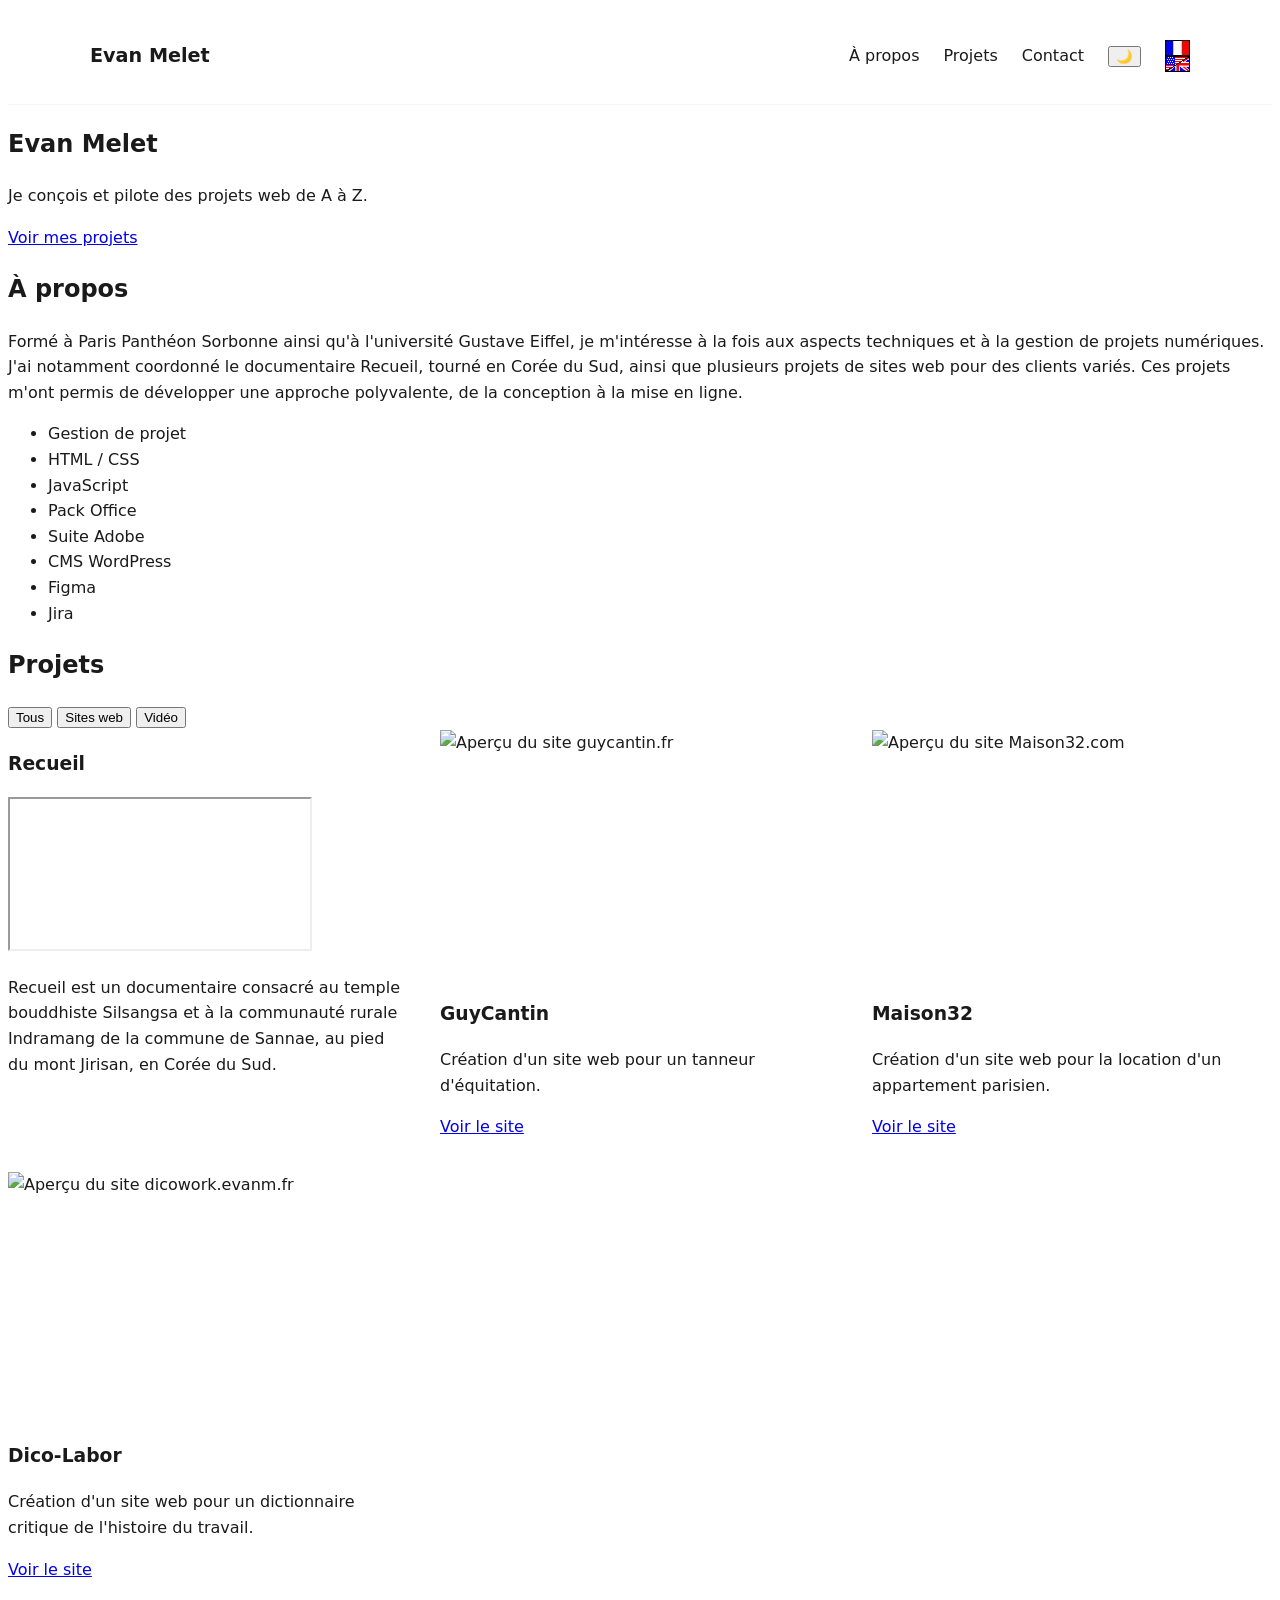
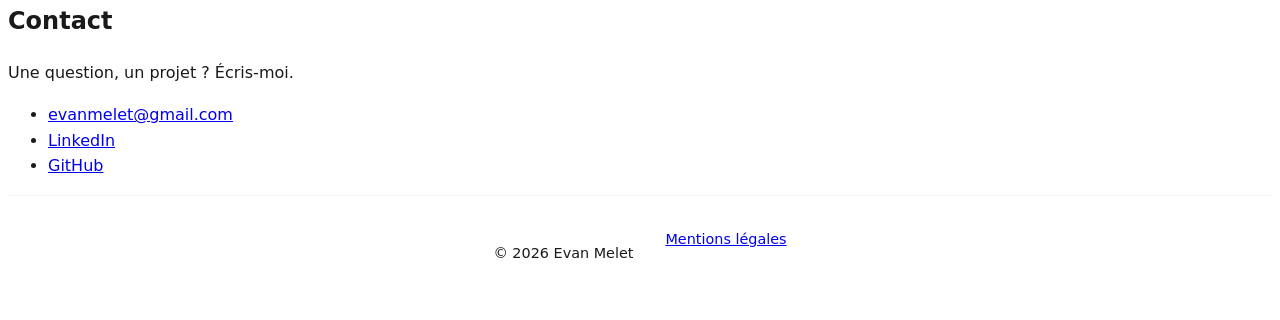
==== index.html @ 83e93a6e "Correction du commentaire du bouton burger pour respecter la syntaxe HTML" ====
<!DOCTYPE html>
<html lang="fr" data-theme="clair">
<head>
  <meta charset="UTF-8">
  <meta name="viewport" content="width=device-width, initial-scale=1.0">
  <meta name="description" content="Portfolio de Evan Melet, chargé de projet web.">
  <title>Evan Melet — Chargé de projet web</title>
  <link rel="icon" href="img/favicon.svg" type="image/svg+xml">
  <link rel="stylesheet" href="css/style.css">
  <script src="js/script.js" defer></script>
</head>
<body>
  <a href="#contenu" class="skip-link" data-i18n="skip-link">Aller au contenu</a>

  <header class="entete">
    <nav class="nav" aria-label="Navigation principale">
      <a href="#accueil" class="logo">Evan Melet</a>
       <!-- bouton burger : https://claude.ai/share/a9cb5c3b-87aa-4157-8c7b-84566d7eaae1 -->
      <button class="burger" aria-label="Ouvrir le menu" aria-expanded="false" aria-controls="menu">
        <span></span><span></span><span></span>
      </button>

      <ul id="menu" class="menu">
        <li><a href="#a-propos" data-i18n="nav-apropos">À propos</a></li>
        <li><a href="#projets" data-i18n="nav-projets">Projets</a></li>
        <li><a href="#contact" data-i18n="nav-contact">Contact</a></li>
        <li>
          <button class="theme-toggle" aria-label="Changer de thème">🌙</button>
        </li>
        <li class="langue-toggle">
             <img src="img/LangFrench.jpg" class="language" alt="Français" data-language="1">
            <img src="img/LangEnglish.jpg" class="language" alt="English" data-language="0">
        </li>
      </ul>
    </nav>
  </header>

  <main id="contenu">
    <!-- HERO -->
    <section id="accueil" class="hero">
      <h1 id="titre_page" data-i18n="titre_page">Evan Melet</h1>
      <p id="presentation" class="accroche" data-i18n="presentation">Je conçois et pilote des projets web de A à Z.</p>
      <a href="#projets" class="bouton" data-i18n="btn-projets">Voir mes projets</a>
    </section>

    <!-- À PROPOS -->
    <section id="a-propos">
      <h2 data-i18n="titre-apropos">À propos</h2>
      <p id="texte_presentation" data-i18n="texte_presentation">Formé à Paris Panthéon Sorbonne ainsi qu'à l'université Gustave Eiffel, je m'intéresse à la fois aux aspects techniques et à la gestion de projets numériques. J'ai notamment coordonné le documentaire Recueil, tourné en Corée du Sud, ainsi que plusieurs projets de sites web pour des clients variés. Ces projets m'ont permis de développer une approche polyvalente, de la conception à la mise en ligne.</p>
      <ul class="competences">
        <li>Gestion de projet</li>
        <li>HTML / CSS</li>
        <li>JavaScript</li>
        <li>Pack Office</li>
        <li>Suite Adobe</li>
        <li>CMS WordPress</li>
        <li>Figma</li>
        <li>Jira</li>
      </ul>
    </section>

    <!-- PROJETS -->
    <section id="projets">
      <h2 data-i18n="titre-projets">Projets</h2>

      <div class="filtres" role="group" aria-label="Filtrer les projets">
        <button class="filtre actif" data-filtre="tous" data-i18n="filtre-tous">Tous</button>
        <button class="filtre" data-filtre="web" data-i18n="filtre-web">Sites web</button>
        <button class="filtre" data-filtre="video" data-i18n="filtre-video">Vidéo</button>
      </div>

      <div class="grille-projets">
        <article class="projet" data-categorie="video">
          <h3>Recueil</h3>
          <div class="video-conteneur">
            <iframe
              src="https://player.vimeo.com/video/1203201422"
              title="Documentaire : Recueil"
              loading="lazy"
              allow="autoplay; fullscreen; picture-in-picture"
              allowfullscreen></iframe>
          </div>
          <p data-i18n="desc-recueil">Recueil est un documentaire consacré au temple bouddhiste Silsangsa et à la communauté rurale Indramang de la commune de Sannae, au pied du mont Jirisan, en Corée du Sud.</p>
        </article>

        <article class="projet" data-categorie="web">
          <img src="img/Guycantin.webp" alt="Aperçu du site guycantin.fr" loading="lazy" width="400" height="250">
          <h3>GuyCantin</h3>
          <p data-i18n="desc-guycantin">Création d'un site web pour un tanneur d'équitation.</p>
          <a href="https://guycantin.fr" target="_blank" rel="noopener" data-i18n="lien-site">Voir le site</a>
        </article>

        <article class="projet" data-categorie="web">
          <img src="img/maison32.webp" alt="Aperçu du site Maison32.com" loading="lazy" width="400" height="250">
          <h3>Maison32</h3>
          <p data-i18n="desc-maison32">Création d'un site web pour la location d'un appartement parisien.</p>
          <a href="https://maison32.com" target="_blank" rel="noopener" data-i18n="lien-site">Voir le site</a>
        </article>

        <article class="projet" data-categorie="web">
          <img src="img/dicowork.webp" alt="Aperçu du site dicowork.evanm.fr" loading="lazy" width="400" height="250">
          <h3>Dico-Labor</h3>
          <p data-i18n="desc-dicowork">Création d'un site web pour un dictionnaire critique de l'histoire du travail.</p>
          <a href="https://dicowork.evanm.fr" target="_blank" rel="noopener" data-i18n="lien-site">Voir le site</a>
        </article>
      </div>
    </section>

    <!-- CONTACT -->
    <section id="contact">
      <h2 data-i18n="titre-contact">Contact</h2>
      <p data-i18n="intro-contact">Une question, un projet ? Écris-moi.</p>
      <ul class="liens-contact">
        <li><a href="mailto:evanmelet@gmail.com">evanmelet@gmail.com</a></li>
        <li><a href="https://www.linkedin.com/in/evan-melet-ba9918197/" target="_blank" rel="noopener">LinkedIn</a></li>
        <li><a href="https://github.com/evanm" target="_blank" rel="noopener">GitHub</a></li>
      </ul>
    </section>
  </main>

  <footer class="pied">
    <p>© <span id="annee"></span> Evan Melet</p>
    <a href="mentions-legales.html" data-i18n="mentions">Mentions légales</a>
  </footer>
</body>
</html>
---- css/style.css ----
/* Variables : thème clair (défaut) */
:root {
  --couleur-fond: #ffffff;
  --couleur-texte: #1a1a1a;
  --couleur-accent: #3a5bd9;
  --couleur-fond-carte: #f5f5f5;
  --espacement: 1.5rem;
  --police: system-ui, sans-serif;
}

/* Variables : thème sombre */

[data-theme="sombre"] {
  --couleur-fond: #1a1a1a;
  --couleur-texte: #f0f0f0;
  --couleur-accent: #7b9ef0;
  --couleur-fond-carte: #2a2a2a;
}

/* Lien d'évitement (accessibilité clavier) */
.skip-link {
  position: absolute;
  top: -100%;
  left: 1rem;
  background: var(--couleur-accent);
  color : #fff;
  padding: 0.5rem 1rem;
  border-radius: 0 0 4px 4px;
  text-decoration: none;
}

.skip-link:focus {
  top: 0;
}

body {
  font-family: var(--police);
  background-color: var(--couleur-fond);
  color: var(--couleur-texte);
  line-height: 1.6;
}

img {
  max-width: 100%;
  display: block;
}

/* En-tête et navigation */
.entete {
  position: sticky;
  top: 0;
  z-index: 10;
  background-color: var(--couleur-fond);
  border-bottom: 1px solid var(--couleur-fond-carte);
}

.nav {
  display: flex;
  align-items: center;
  justify-content: space-between;
  max-width: 1100px;
  margin: 0 auto;
  padding: 1rem var(--espacement);
}

.logo {
  font-weight: 700;
  font-size: 1.2rem;
  text-decoration: none;
  color: var(--couleur-texte);
}

.menu {
  display: flex;
  align-items: center;
  gap: 1.5rem;
  list-style: none;
}

.menu a {
  text-decoration: none;
  color: var(--couleur-texte);
}

.menu a:hover {
  color: var(--couleur-accent);
}

/* Bouton burger (caché sur desktop) */
.burger {
  display: none;
  flex-direction: column;
  gap: 5px;
  background: none;
  border: none;
  cursor: pointer;
  padding: 0.25rem;
}

.burger span {
  display: block;
  width: 25px;
  height: 2px;
  background-color: var(--couleur-texte);
}

/* Grille de projets */
.grille-projets {
  display: grid;
  grid-template-columns: repeat(auto-fill, minmax(300px, 1fr));
  gap: 2rem;
}

/* Pied de page */
.pied {
  text-align: center;
  padding: 2rem var(--espacement);
  border-top: 1px solid var(--couleur-fond-carte);
  font-size: 0.9rem;
  display: flex;
  justify-content: center;
  gap: 2rem;
}

/* Responsive mobile */
@media (max-width: 768px) {

  .burger {
    display: flex;
  }

  .menu {
    display: none;
    flex-direction: column;
    align-items: flex-start;
    gap: 1rem;
    position: absolute;
    top: 100%;
    left: 0;
    right: 0;
    background-color: var(--couleur-fond);
    padding: 1.5rem var(--espacement);
    border-bottom: 1px solid var(--couleur-fond-carte);
  }

  .menu.ouvert {
    display: flex;
  }

  .grille-projets {
    grid-template-columns: 1fr;
  }

  .pied {
    flex-direction: column;
    gap: 0.5rem;
  }
}
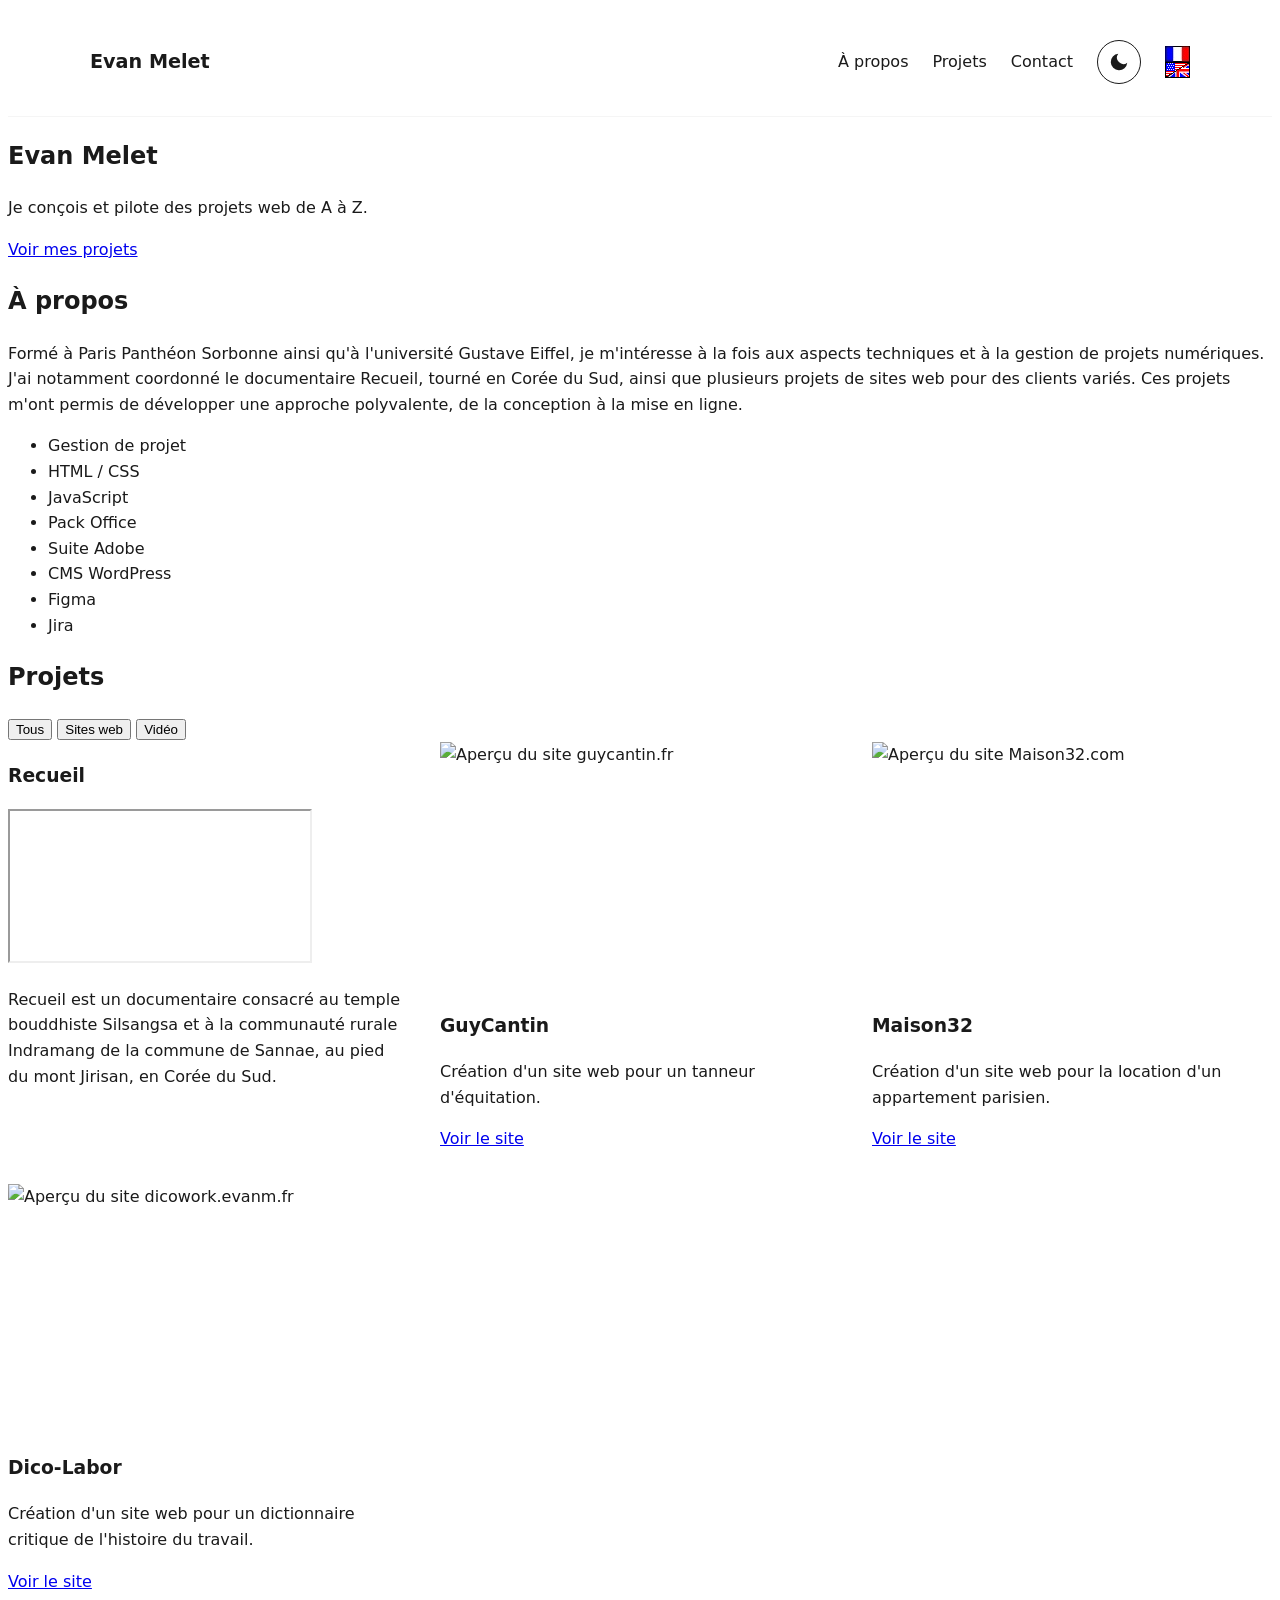
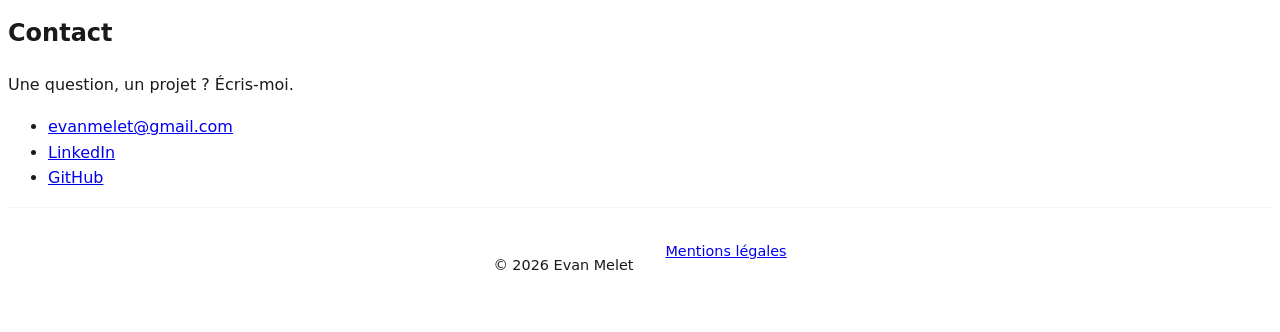
==== commit c1f3fd08: "Ajout d'un bouton de changement de thème avec des icônes pour le mode clair et sombre, et applicatio" ====
--- a/index.html
+++ b/index.html
@@ -25,7 +25,16 @@
         <li><a href="#projets" data-i18n="nav-projets">Projets</a></li>
         <li><a href="#contact" data-i18n="nav-contact">Contact</a></li>
         <li>
-          <button class="theme-toggle" aria-label="Changer de thème">🌙</button>
+        <button class="theme-toggle" aria-label="Changer de thème">
+            <svg class="moon" viewBox="0 0 24 24" fill="currentColor">
+                <path d="M21 12.79A9 9 0 1 1 11.21 3 7 7 0 0 0 21 12.79z"/>
+            </svg>
+            <svg class="sun" viewBox="0 0 24 24" fill="none" stroke="currentColor" stroke-width="2" stroke-linecap="round">
+                <circle cx="12" cy="12" r="4"/>
+                <path d="M12 2v2M12 20v2M4.93 4.93l1.41 1.41M17.66 17.66l1.41 1.41M2 12h2M20 12h2M6.34 17.66l-1.41 1.41M19.07 4.93l-1.41 1.41"/>
+            </svg>
+        </button>
+
         </li>
         <li class="langue-toggle">
              <img src="img/LangFrench.jpg" class="language" alt="Français" data-language="1">
--- a/css/style.css
+++ b/css/style.css
@@ -34,6 +34,7 @@
 }
 
 body {
+  transition: background-color 0.3s ease, color 0.3s ease;
   font-family: var(--police);
   background-color: var(--couleur-fond);
   color: var(--couleur-texte);
@@ -85,6 +86,30 @@
 .menu a:hover {
   color: var(--couleur-accent);
 }
+
+/* Bouton thème */
+.theme-toggle {
+  width: 44px;
+  height: 44px;
+  display: grid;
+  place-items: center;
+  background: none;
+  border: 1px solid var(--couleur-texte);
+  border-radius: 50%;
+  cursor: pointer;
+  color: var(--couleur-texte);
+  transition: transform 0.2s ease;
+}
+
+.theme-toggle:hover { transform: scale(1.1); }
+.theme-toggle svg { width: 22px; height: 22px; }
+
+/* Afficher lune en clair, soleil en sombre */
+.theme-toggle .sun { display: none; }
+.theme-toggle .moon { display: block; }
+[data-theme="sombre"] .theme-toggle .sun { display: block; }
+[data-theme="sombre"] .theme-toggle .moon { display: none; }
+
 
 /* Bouton burger (caché sur desktop) */
 .burger {
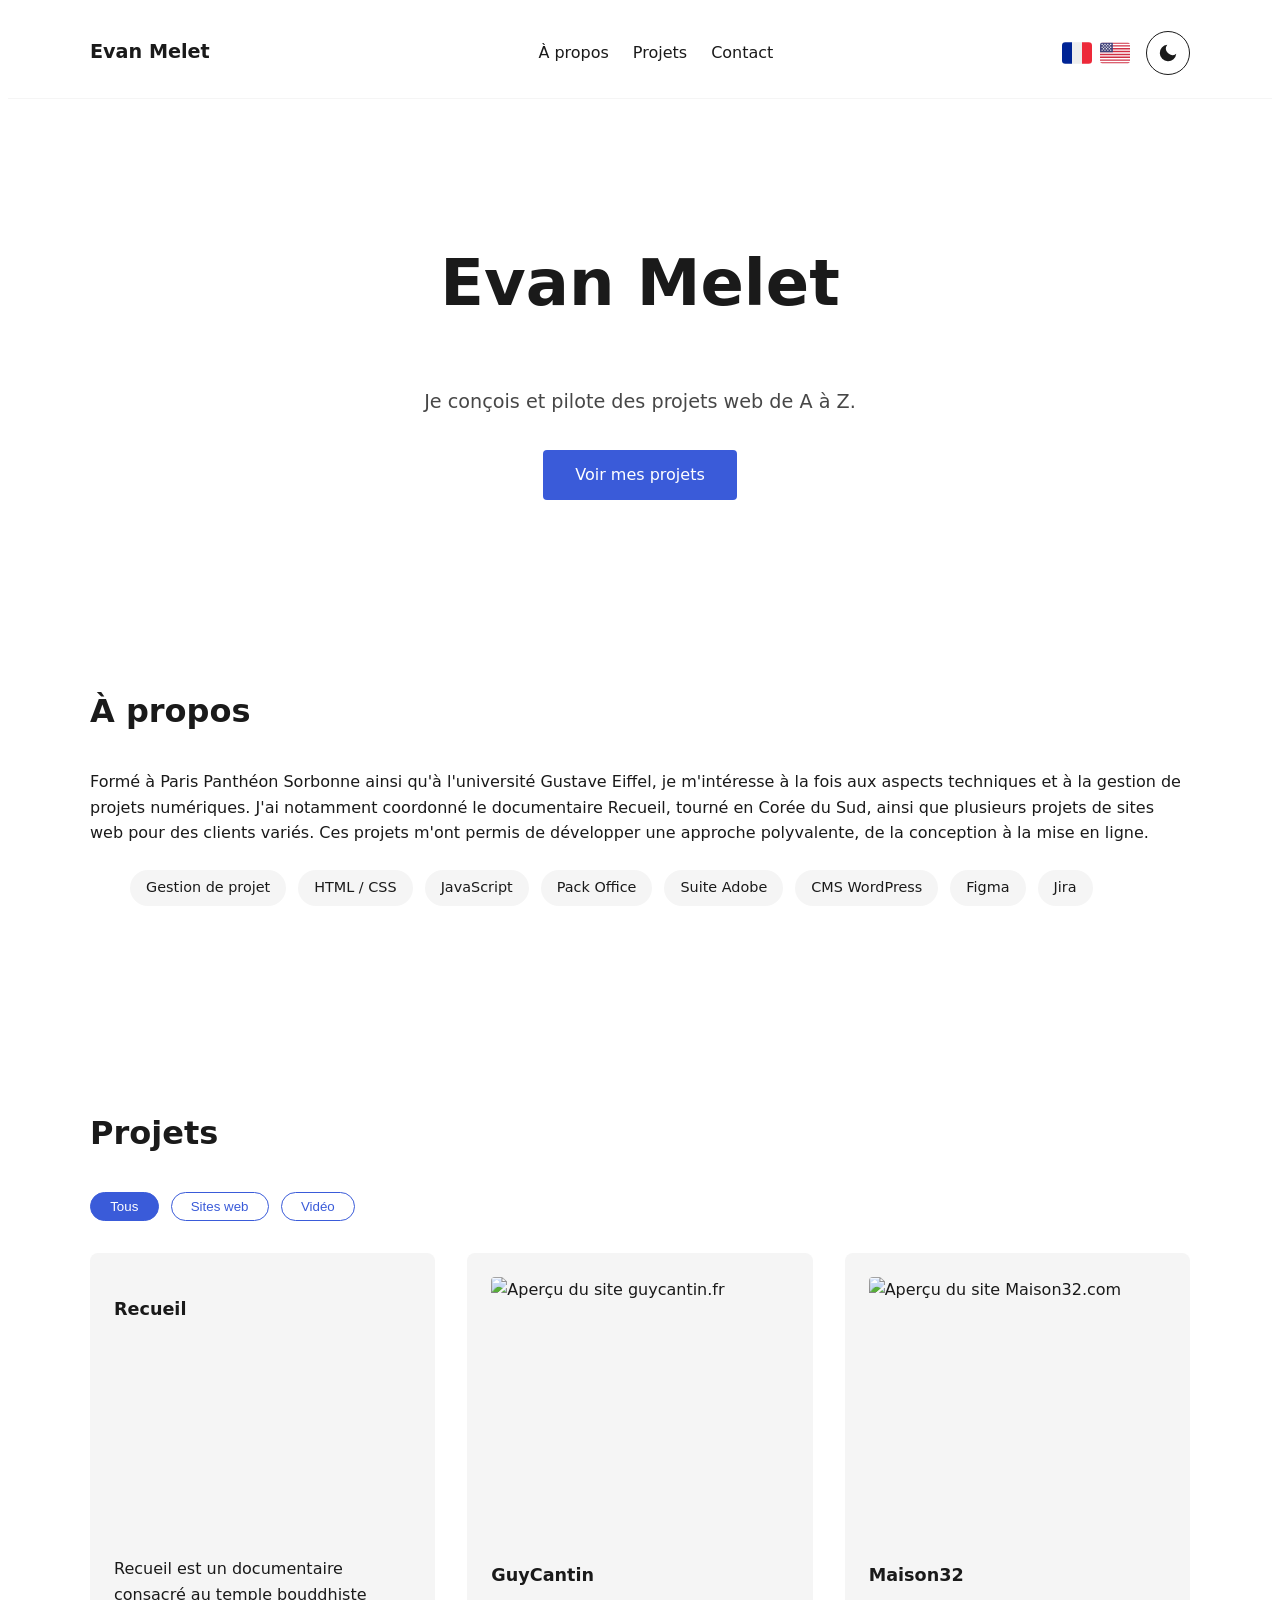
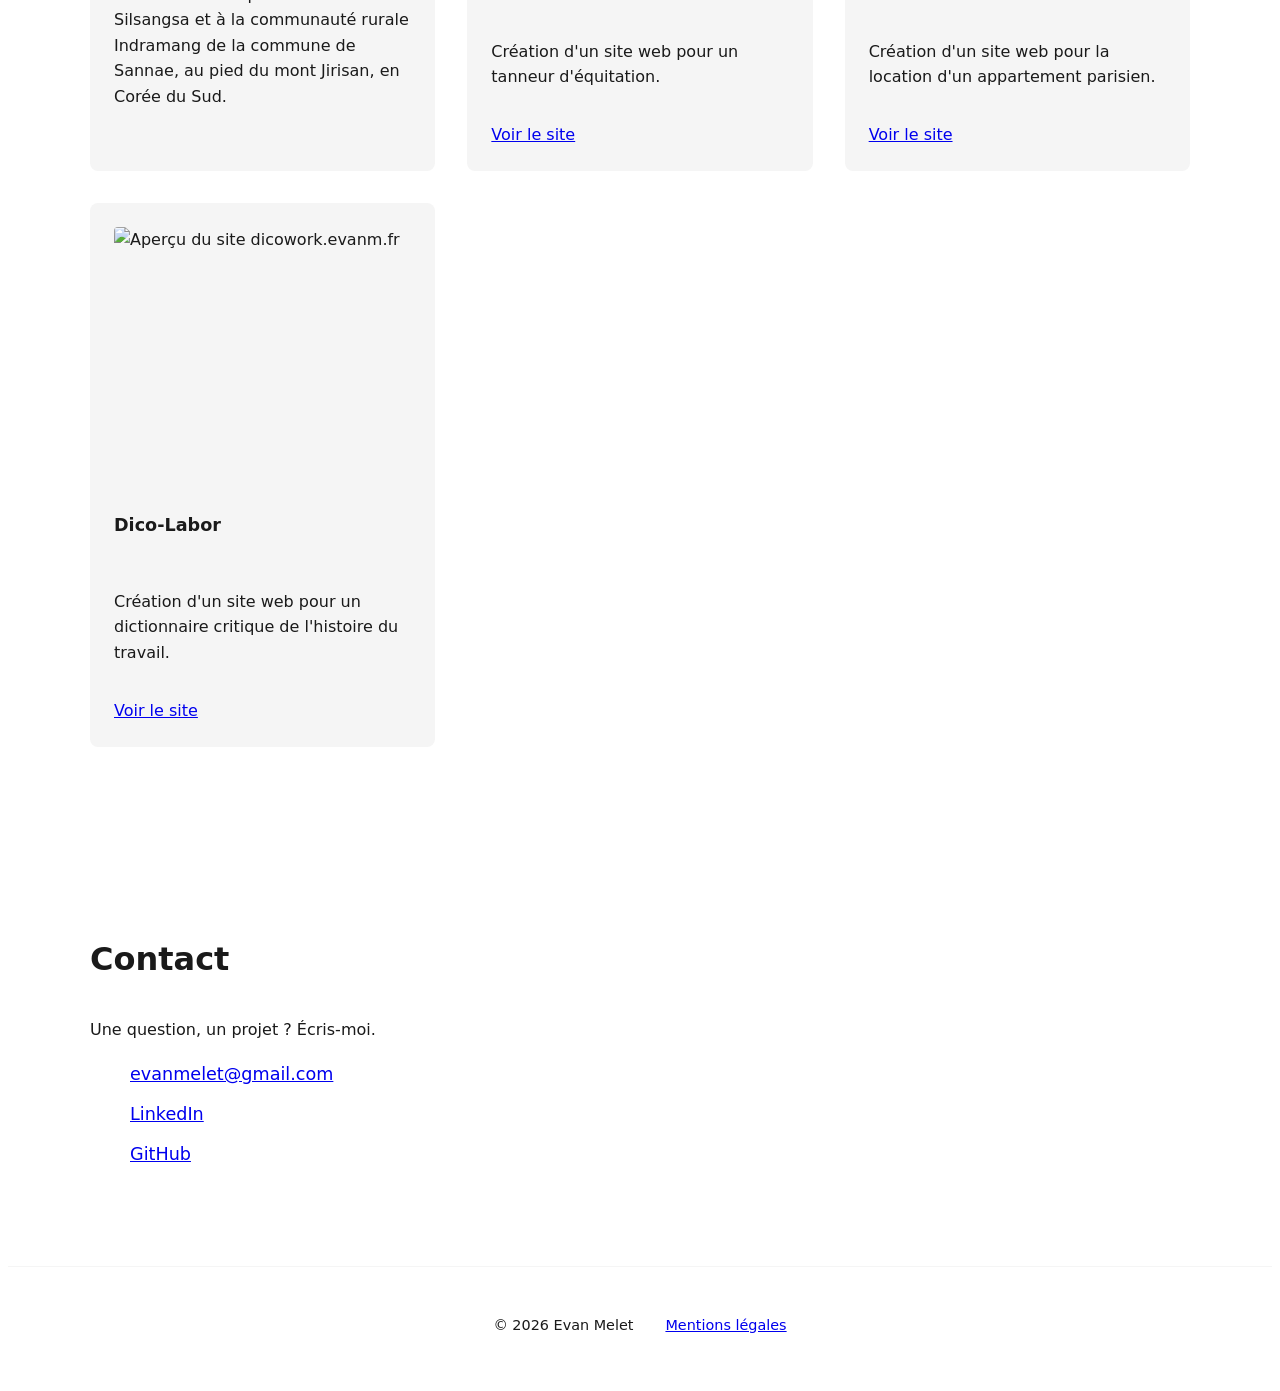
==== commit 5f6b97e3: "Ajout de styles CSS pour la navigation et la section héro, ainsi que des ajustements pour le changem" ====
--- a/index.html
+++ b/index.html
@@ -2,6 +2,8 @@
 <html lang="fr" data-theme="clair">
 <head>
   <meta charset="UTF-8">
+  <!-- règle le soucis de l'affichage du bouton de thème sombre et clair avec darkreader -->
+  <meta name="darkreader-lock">
   <meta name="viewport" content="width=device-width, initial-scale=1.0">
   <meta name="description" content="Portfolio de Evan Melet, chargé de projet web.">
   <title>Evan Melet — Chargé de projet web</title>
@@ -11,21 +13,27 @@
 </head>
 <body>
   <a href="#contenu" class="skip-link" data-i18n="skip-link">Aller au contenu</a>
-
   <header class="entete">
     <nav class="nav" aria-label="Navigation principale">
-      <a href="#accueil" class="logo">Evan Melet</a>
-       <!-- bouton burger : https://claude.ai/share/a9cb5c3b-87aa-4157-8c7b-84566d7eaae1 -->
-      <button class="burger" aria-label="Ouvrir le menu" aria-expanded="false" aria-controls="menu">
-        <span></span><span></span><span></span>
-      </button>
-
-      <ul id="menu" class="menu">
-        <li><a href="#a-propos" data-i18n="nav-apropos">À propos</a></li>
-        <li><a href="#projets" data-i18n="nav-projets">Projets</a></li>
-        <li><a href="#contact" data-i18n="nav-contact">Contact</a></li>
-        <li>
-        <button class="theme-toggle" aria-label="Changer de thème">
+        <!-- 1. Gauche : nom du site -->
+        <a href="#accueil" class="logo">Evan Melet</a>
+        <!-- bouton burger : https://claude.ai/share/a9cb5c3b-87aa-4157-8c7b-84566d7eaae1 -->
+        <button class="burger" aria-label="Ouvrir le menu" aria-expanded="false" aria-controls="menu">
+            <span></span><span></span><span></span>
+        </button>
+        <!-- 2. Centre : liens de navigation -->
+        <ul id="menu" class="menu">
+            <li><a href="#a-propos" data-i18n="nav-apropos">À propos</a></li>
+            <li><a href="#projets" data-i18n="nav-projets">Projets</a></li>
+            <li><a href="#contact" data-i18n="nav-contact">Contact</a></li>
+        </ul>
+        <!-- 3. Droite : actions (thème + langues) -->
+        <div class="actions">
+            <span class="langue-toggle">
+                <img src="img/LangFrench.svg" class="language" alt="Français" data-language="1">
+                <img src="img/LangEnglish.svg" class="language" alt="English" data-language="0">
+            </span>
+            <button class="theme-toggle" aria-label="Changer de thème">
             <svg class="moon" viewBox="0 0 24 24" fill="currentColor">
                 <path d="M21 12.79A9 9 0 1 1 11.21 3 7 7 0 0 0 21 12.79z"/>
             </svg>
@@ -33,15 +41,10 @@
                 <circle cx="12" cy="12" r="4"/>
                 <path d="M12 2v2M12 20v2M4.93 4.93l1.41 1.41M17.66 17.66l1.41 1.41M2 12h2M20 12h2M6.34 17.66l-1.41 1.41M19.07 4.93l-1.41 1.41"/>
             </svg>
-        </button>
+            </button>
+        </div>
+    </nav>
 
-        </li>
-        <li class="langue-toggle">
-             <img src="img/LangFrench.jpg" class="language" alt="Français" data-language="1">
-            <img src="img/LangEnglish.jpg" class="language" alt="English" data-language="0">
-        </li>
-      </ul>
-    </nav>
   </header>
 
   <main id="contenu">
--- a/css/style.css
+++ b/css/style.css
@@ -57,11 +57,19 @@
 
 .nav {
   display: flex;
+  flex-direction: row;
   align-items: center;
   justify-content: space-between;
   max-width: 1100px;
   margin: 0 auto;
   padding: 1rem var(--espacement);
+}
+
+.actions {
+  justify-self: end;          /* collé à droite dans la grille de la nav */
+  display: flex;              /* aligne thème + drapeaux horizontalement */
+  align-items: center;
+  gap: 1rem;
 }
 
 .logo {
@@ -129,6 +137,98 @@
   background-color: var(--couleur-texte);
 }
 
+/* Drapeaux */
+.langue-toggle {
+  display: flex;
+  align-items: center;
+  gap: 0.5rem;
+}
+
+.language {
+  width: 30px;
+  height: auto;
+  cursor: pointer;
+}
+.hero {
+  text-align: center;
+  padding: 5rem var(--espacement);
+}
+
+.hero h1 {
+  font-size: clamp(2rem, 6vw, 4rem);
+}
+
+.accroche {
+  font-size: 1.2rem;
+  max-width: 600px;
+  margin: 0 auto;
+  margin-bottom: 2rem;
+  opacity: 0.8;
+}
+
+.bouton {
+  display: inline-block;
+  padding: 0.75rem 2rem;
+  background-color: var(--couleur-accent);
+  color: #fff;
+  text-decoration: none;
+  border-radius: 4px;
+}
+
+.bouton:hover {
+  opacity: 0.85;
+}
+
+/* Sections génériques */
+section {
+  max-width: 1100px;
+  margin: 0 auto;
+  padding: 5rem var(--espacement);
+}
+
+section h2 {
+  font-size: 2rem;
+  margin-bottom: 2rem;
+}
+
+/* Compétences */
+.competences {
+  display: flex;
+  flex-wrap: wrap;
+  gap: 0.75rem;
+  list-style: none;
+  margin-top: 1.5rem;
+}
+
+.competences li {
+  background-color: var(--couleur-fond-carte);
+  padding: 0.4rem 1rem;
+  border-radius: 999px;
+  font-size: 0.9rem;
+}
+
+/* Filtres projets */
+.filtres {
+  display: flex;
+  gap: 0.75rem;
+  margin-bottom: 2rem;
+  flex-wrap: wrap;
+}
+
+.filtre {
+  padding: 0.4rem 1.2rem;
+  border: 1px solid var(--couleur-accent);
+  background: none;
+  color: var(--couleur-accent);
+  border-radius: 999px;
+  cursor: pointer;
+}
+
+.filtre.actif {
+  background-color: var(--couleur-accent);
+  color: #fff;
+}
+
 /* Grille de projets */
 .grille-projets {
   display: grid;
@@ -136,6 +236,48 @@
   gap: 2rem;
 }
 
+.projet {
+  background-color: var(--couleur-fond-carte);
+  border-radius: 8px;
+  padding: 1.5rem;
+  display: flex;
+  flex-direction: column;
+  gap: 1rem;
+}
+
+.projet h3 {
+  font-size: 1.1rem;
+}
+
+.projet img {
+  border-radius: 4px;
+}
+
+/* Conteneur vidéo */
+.video-conteneur {
+  position: relative;
+  padding-bottom: 56.25%;
+  height: 0;
+  overflow: hidden;
+}
+
+.video-conteneur iframe {
+  position: absolute;
+  top: 0;
+  left: 0;
+  width: 100%;
+  height: 100%;
+  border: none;
+}
+
+/* Contact */
+.liens-contact {
+  list-style: none;
+  display: flex;
+  flex-direction: column;
+  gap: 0.75rem;
+  font-size: 1.1rem;
+}
 /* Pied de page */
 .pied {
   text-align: center;
@@ -143,6 +285,7 @@
   border-top: 1px solid var(--couleur-fond-carte);
   font-size: 0.9rem;
   display: flex;
+  align-items: center;
   justify-content: center;
   gap: 2rem;
 }
@@ -179,5 +322,6 @@
   .pied {
     flex-direction: column;
     gap: 0.5rem;
+    align-items: center;
   }
 }
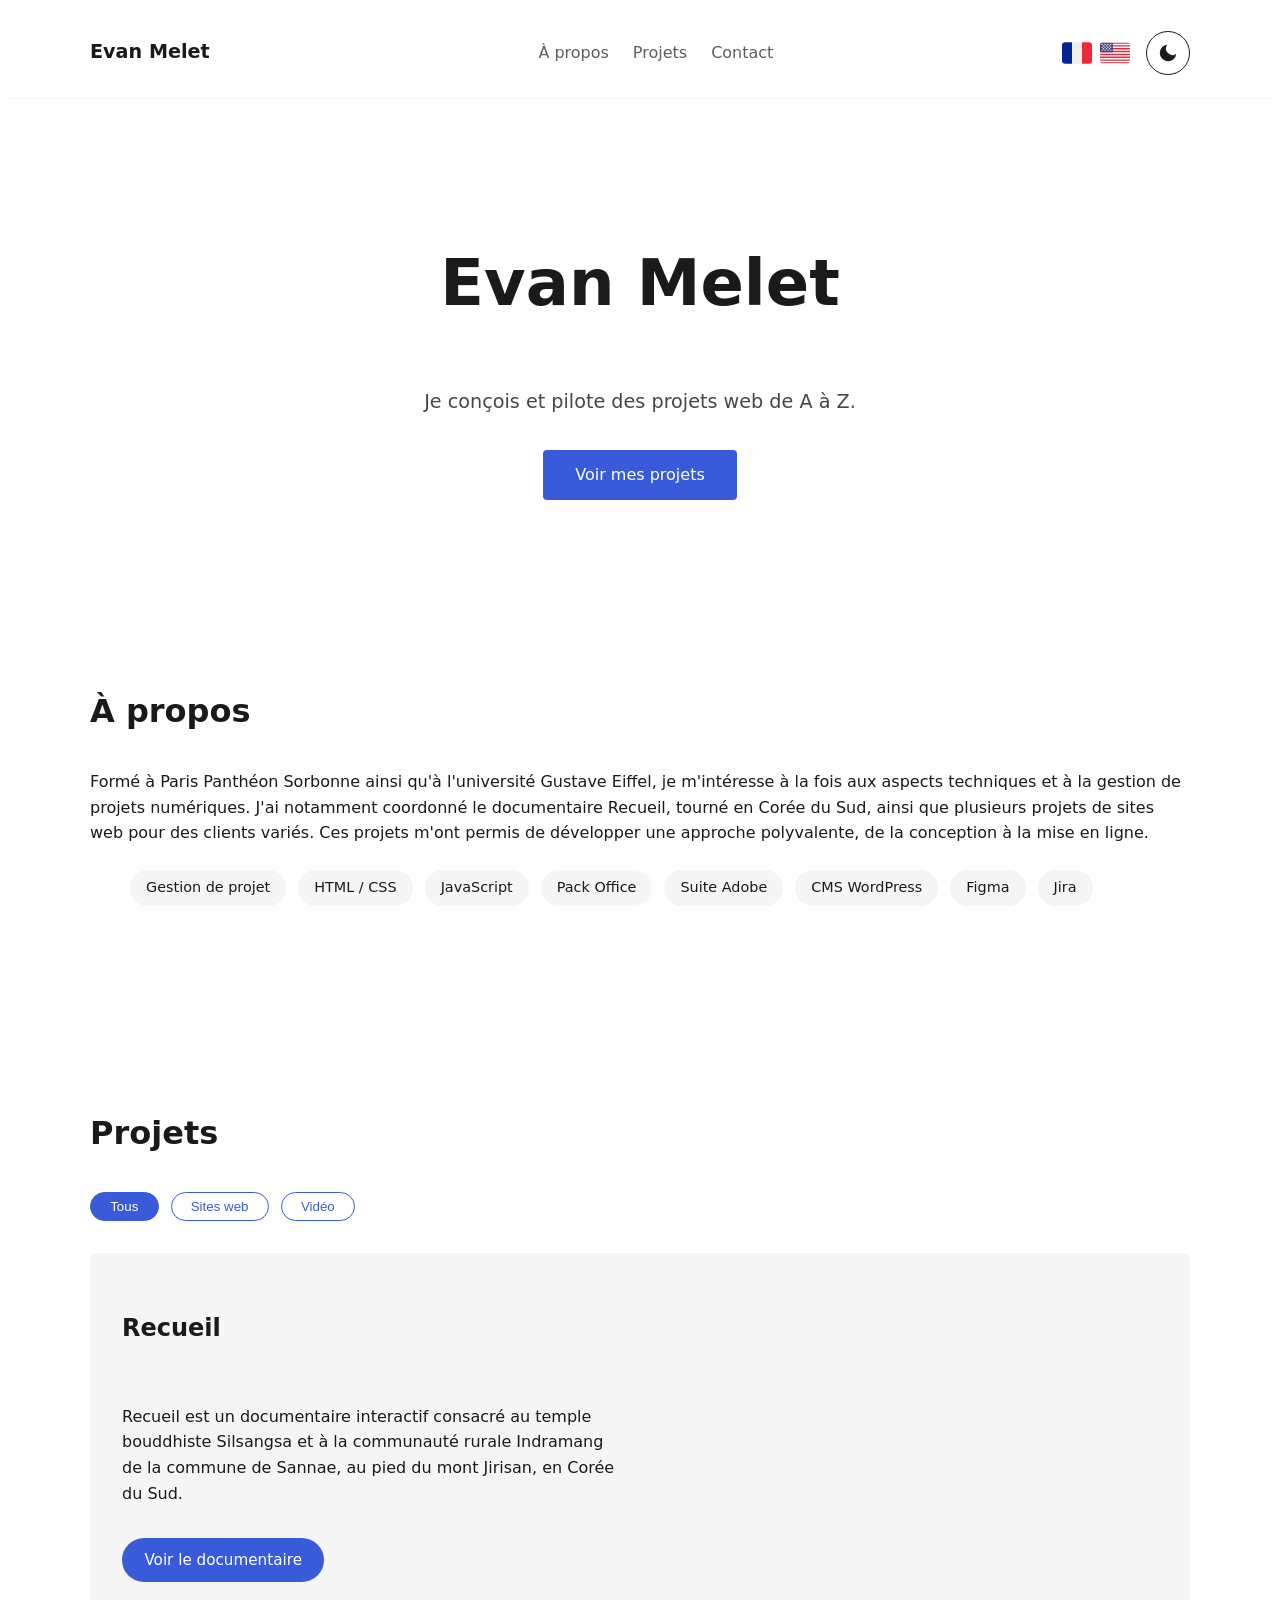
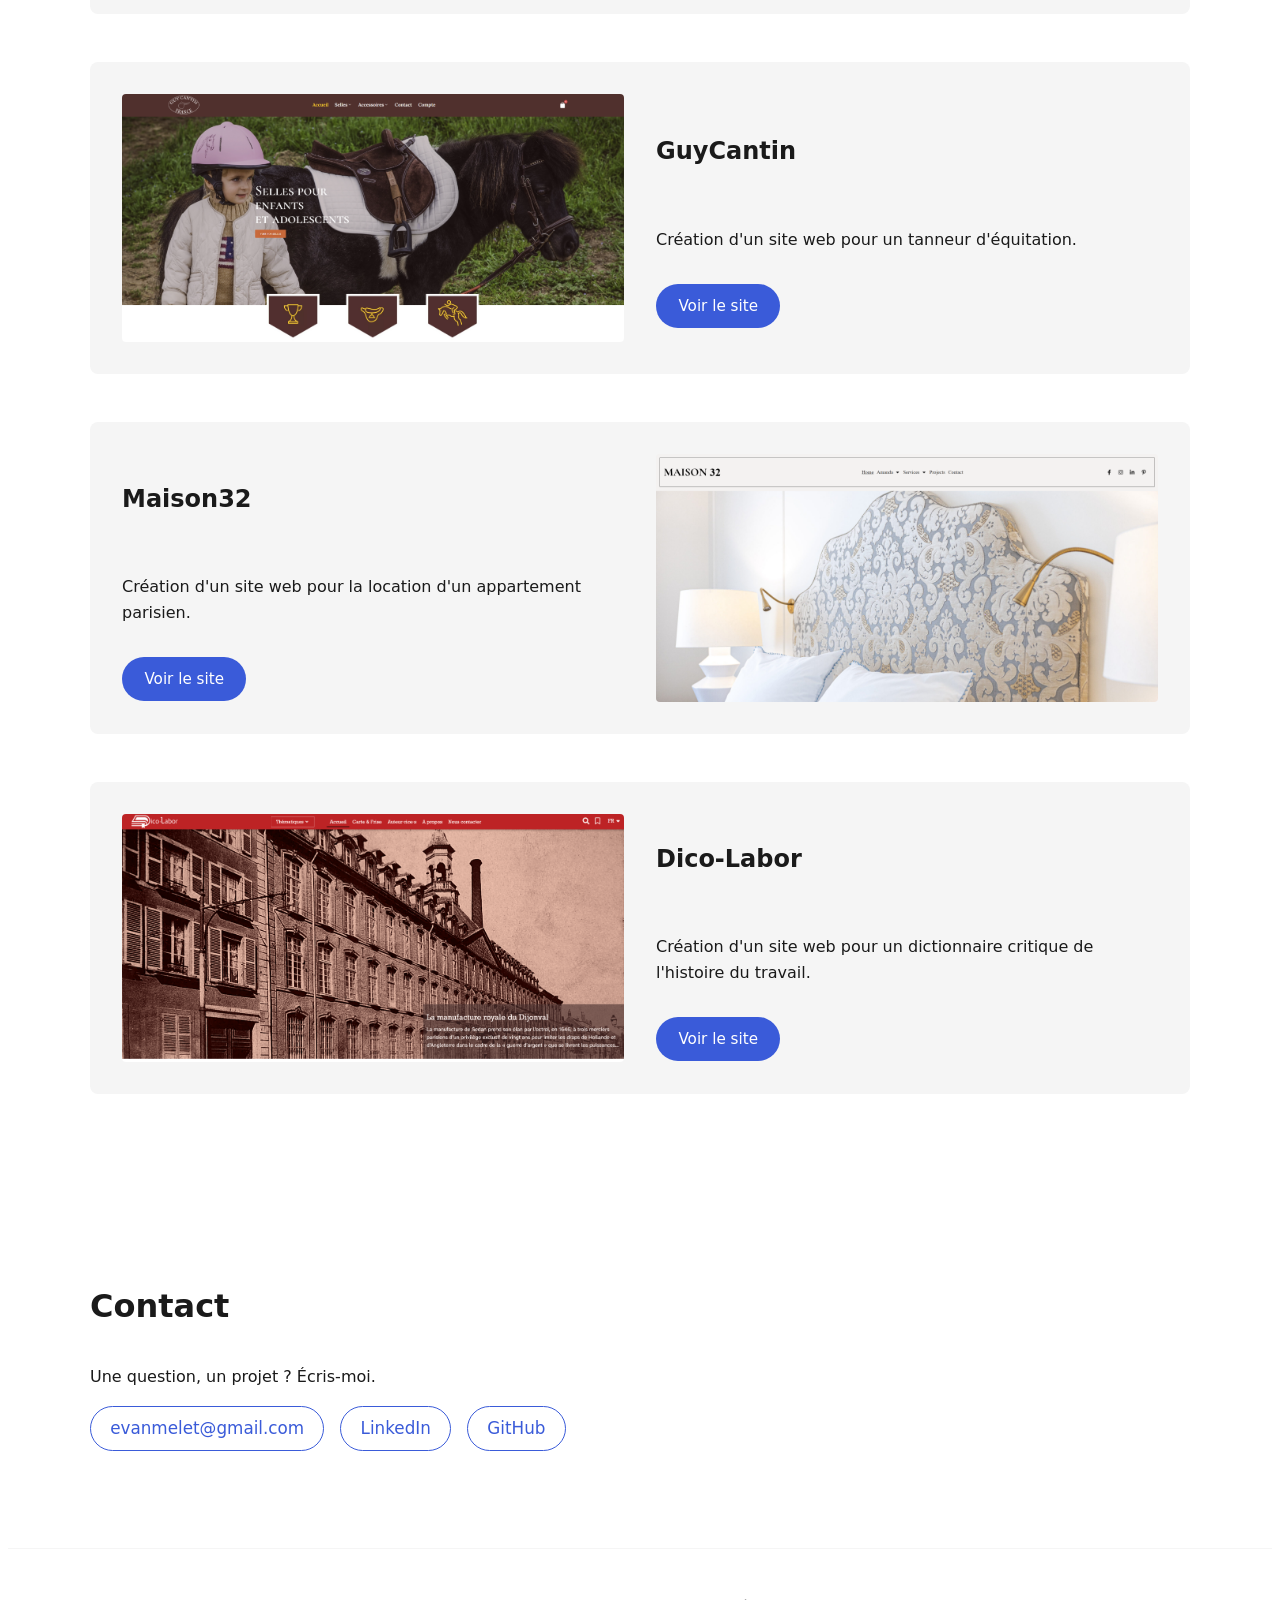
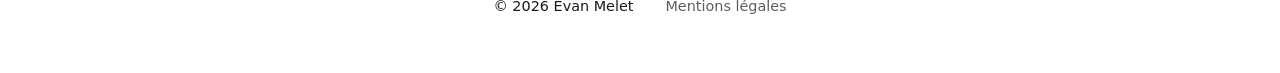
==== commit 5abd3d21: "Ajout de nouvelles fonctionnalités de filtrage pour les projets, amélioration de la structure HTML e" ====
--- a/index.html
+++ b/index.html
@@ -82,38 +82,55 @@
       </div>
 
       <div class="grille-projets">
+
         <article class="projet" data-categorie="video">
-          <h3>Recueil</h3>
-          <div class="video-conteneur">
-            <iframe
-              src="https://player.vimeo.com/video/1203201422"
-              title="Documentaire : Recueil"
-              loading="lazy"
-              allow="autoplay; fullscreen; picture-in-picture"
-              allowfullscreen></iframe>
+          <div class="projet-texte">
+            <h3>Recueil</h3>
+            <p data-i18n="desc-recueil">Recueil est un documentaire interactif consacré au temple bouddhiste Silsangsa et à la communauté rurale Indramang de la commune de Sannae, au pied du mont Jirisan, en Corée du Sud.</p>
+            <a href="https://recueil.mastercmw.com/index.html" target="_blank" rel="noopener" data-i18n="lien-docu">Voir le documentaire</a>
+            </div>
+          <div class="projet-media">
+            <div class="video-conteneur">
+              <iframe
+                src="https://player.vimeo.com/video/1203201422"
+                title="Documentaire : Recueil"
+                loading="lazy"
+                allow="autoplay; fullscreen; picture-in-picture"
+                allowfullscreen></iframe>
+            </div>
           </div>
-          <p data-i18n="desc-recueil">Recueil est un documentaire consacré au temple bouddhiste Silsangsa et à la communauté rurale Indramang de la commune de Sannae, au pied du mont Jirisan, en Corée du Sud.</p>
         </article>
 
         <article class="projet" data-categorie="web">
-          <img src="img/Guycantin.webp" alt="Aperçu du site guycantin.fr" loading="lazy" width="400" height="250">
-          <h3>GuyCantin</h3>
-          <p data-i18n="desc-guycantin">Création d'un site web pour un tanneur d'équitation.</p>
-          <a href="https://guycantin.fr" target="_blank" rel="noopener" data-i18n="lien-site">Voir le site</a>
+            <div class="projet-media">
+            <img src="img/guycantin.webp" alt="Aperçu du site guycantin.fr" loading="lazy" width="600" height="375">
+            </div>
+            <div class="projet-texte">
+                <h3>GuyCantin</h3>
+                <p data-i18n="desc-guycantin">Création d'un site web pour un tanneur d'équitation.</p>
+                <a href="https://guycantin.fr" target="_blank" rel="noopener" data-i18n="lien-site">Voir le site</a>
+          </div>  
+        </article>
+        <article class="projet" data-categorie="web">
+            <div class="projet-texte">
+                <h3>Maison32</h3>
+                <p data-i18n="desc-maison32">Création d'un site web pour la location d'un appartement parisien.</p>
+                <a href="https://maison32.com" target="_blank" rel="noopener" data-i18n="lien-site">Voir le site</a>
+            </div>
+            <div class="projet-media">
+                <img src="img/maison32.webp" alt="Aperçu du site Maison32.com" loading="lazy" width="600" height="375">
+            </div>
         </article>
 
         <article class="projet" data-categorie="web">
-          <img src="img/maison32.webp" alt="Aperçu du site Maison32.com" loading="lazy" width="400" height="250">
-          <h3>Maison32</h3>
-          <p data-i18n="desc-maison32">Création d'un site web pour la location d'un appartement parisien.</p>
-          <a href="https://maison32.com" target="_blank" rel="noopener" data-i18n="lien-site">Voir le site</a>
-        </article>
-
-        <article class="projet" data-categorie="web">
-          <img src="img/dicowork.webp" alt="Aperçu du site dicowork.evanm.fr" loading="lazy" width="400" height="250">
-          <h3>Dico-Labor</h3>
-          <p data-i18n="desc-dicowork">Création d'un site web pour un dictionnaire critique de l'histoire du travail.</p>
-          <a href="https://dicowork.evanm.fr" target="_blank" rel="noopener" data-i18n="lien-site">Voir le site</a>
+            <div class="projet-media">
+                <img src="img/dicowork.webp" alt="Aperçu du site dicowork.evanm.fr" loading="lazy" width="600" height="375">
+            </div>
+            <div class="projet-texte">
+                <h3>Dico-Labor</h3>
+                <p data-i18n="desc-dicowork">Création d'un site web pour un dictionnaire critique de l'histoire du travail.</p>
+                <a href="https://dicowork.evanm.fr" target="_blank" rel="noopener" data-i18n="lien-site">Voir le site</a>
+            </div>
         </article>
       </div>
     </section>
@@ -125,7 +142,7 @@
       <ul class="liens-contact">
         <li><a href="mailto:evanmelet@gmail.com">evanmelet@gmail.com</a></li>
         <li><a href="https://www.linkedin.com/in/evan-melet-ba9918197/" target="_blank" rel="noopener">LinkedIn</a></li>
-        <li><a href="https://github.com/evanm" target="_blank" rel="noopener">GitHub</a></li>
+        <li><a href="https://github.com/EvanMelet" target="_blank" rel="noopener">GitHub</a></li>
       </ul>
     </section>
   </main>
--- a/css/style.css
+++ b/css/style.css
@@ -15,6 +15,10 @@
   --couleur-texte: #f0f0f0;
   --couleur-accent: #7b9ef0;
   --couleur-fond-carte: #2a2a2a;
+}
+
+html {
+  scroll-behavior: smooth;
 }
 
 /* Lien d'évitement (accessibilité clavier) */
@@ -87,13 +91,18 @@
 }
 
 .menu a {
-  text-decoration: none;
   color: var(--couleur-texte);
+  text-decoration: none;
+  opacity: 0.7;
+  border-bottom: 1px solid transparent;
+  transition: opacity 0.2s ease, border-color 0.2s ease;
 }
 
 .menu a:hover {
-  color: var(--couleur-accent);
-}
+  opacity: 1;
+  border-bottom-color: var(--couleur-accent);
+}
+
 
 /* Bouton thème */
 .theme-toggle {
@@ -230,27 +239,81 @@
 }
 
 /* Grille de projets */
+/* Liste verticale de projets */
 .grille-projets {
+  display: flex;
+  flex-direction: column;
+  gap: 3rem;
+}
+
+/* Chaque projet : texte à gauche, média à droite */
+.projet {
   display: grid;
-  grid-template-columns: repeat(auto-fill, minmax(300px, 1fr));
+  grid-template-columns: 1fr 1fr;
   gap: 2rem;
-}
-
-.projet {
+  align-items: center;
   background-color: var(--couleur-fond-carte);
   border-radius: 8px;
-  padding: 1.5rem;
+  padding: 2rem;
+}
+
+.projet-texte {
   display: flex;
   flex-direction: column;
   gap: 1rem;
 }
 
+/* Le lien reste compact, ne s'étire pas sur toute la largeur */
+.projet-texte a {
+  align-self: flex-start;
+  display: inline-block;
+  padding: 0.6rem 1.4rem;
+  background-color: var(--couleur-accent);
+  color: #fff;
+  text-decoration: none;
+  border-radius: 999px;
+  font-size: 0.95rem;
+  transition: opacity 0.2s ease, transform 0.2s ease;
+}
+
+.projet-texte a:hover {
+  opacity: 0.85;
+  transform: translateY(-2px);
+}
+
+.projet-texte2 {
+  display: flex;
+  flex-direction: column;
+  gap: 1rem;
+}
+
+/* Le lien reste compact, ne s'étire pas sur toute la largeur */
+.projet-texte2 a {
+  align-self: flex-end;
+  display: inline-block;
+  padding: 0.6rem 1.4rem;
+  background-color: var(--couleur-accent);
+  color: #fff;
+  text-decoration: none;
+  border-radius: 999px;
+  font-size: 0.95rem;
+  transition: opacity 0.2s ease, transform 0.2s ease;
+}
+
+.projet-texte2 a:hover {
+  opacity: 0.85;
+  transform: translateY(-2px);
+}
+
 .projet h3 {
-  font-size: 1.1rem;
-}
-
-.projet img {
+  font-size: 1.5rem;
+}
+
+.projet-media img {
+  width: 100%;
+  height: auto;
   border-radius: 4px;
+  display: block;
 }
 
 /* Conteneur vidéo */
@@ -274,10 +337,27 @@
 .liens-contact {
   list-style: none;
   display: flex;
-  flex-direction: column;
-  gap: 0.75rem;
-  font-size: 1.1rem;
-}
+  flex-wrap: wrap;
+  gap: 1rem;
+  font-size: 1.05rem;
+  padding-left : 0;
+}
+
+.liens-contact a {
+  display: inline-block;
+  padding: 0.5rem 1.2rem;
+  border: 1px solid var(--couleur-accent);
+  border-radius: 999px;
+  color: var(--couleur-accent);
+  text-decoration: none;
+  transition: background-color 0.2s ease, color 0.2s ease;
+}
+
+.liens-contact a:hover {
+  background-color: var(--couleur-accent);
+  color: #fff;
+}
+
 /* Pied de page */
 .pied {
   text-align: center;
@@ -289,6 +369,20 @@
   justify-content: center;
   gap: 2rem;
 }
+
+.pied a {
+  color: var(--couleur-texte);
+  text-decoration: none;
+  opacity: 0.7;
+  border-bottom: 1px solid transparent;
+  transition: opacity 0.2s ease, border-color 0.2s ease;
+}
+
+.pied a:hover {
+  opacity: 1;
+  border-bottom-color: var(--couleur-accent);
+}
+
 
 /* Responsive mobile */
 @media (max-width: 768px) {
@@ -315,7 +409,7 @@
     display: flex;
   }
 
-  .grille-projets {
+  .projet {
     grid-template-columns: 1fr;
   }
 
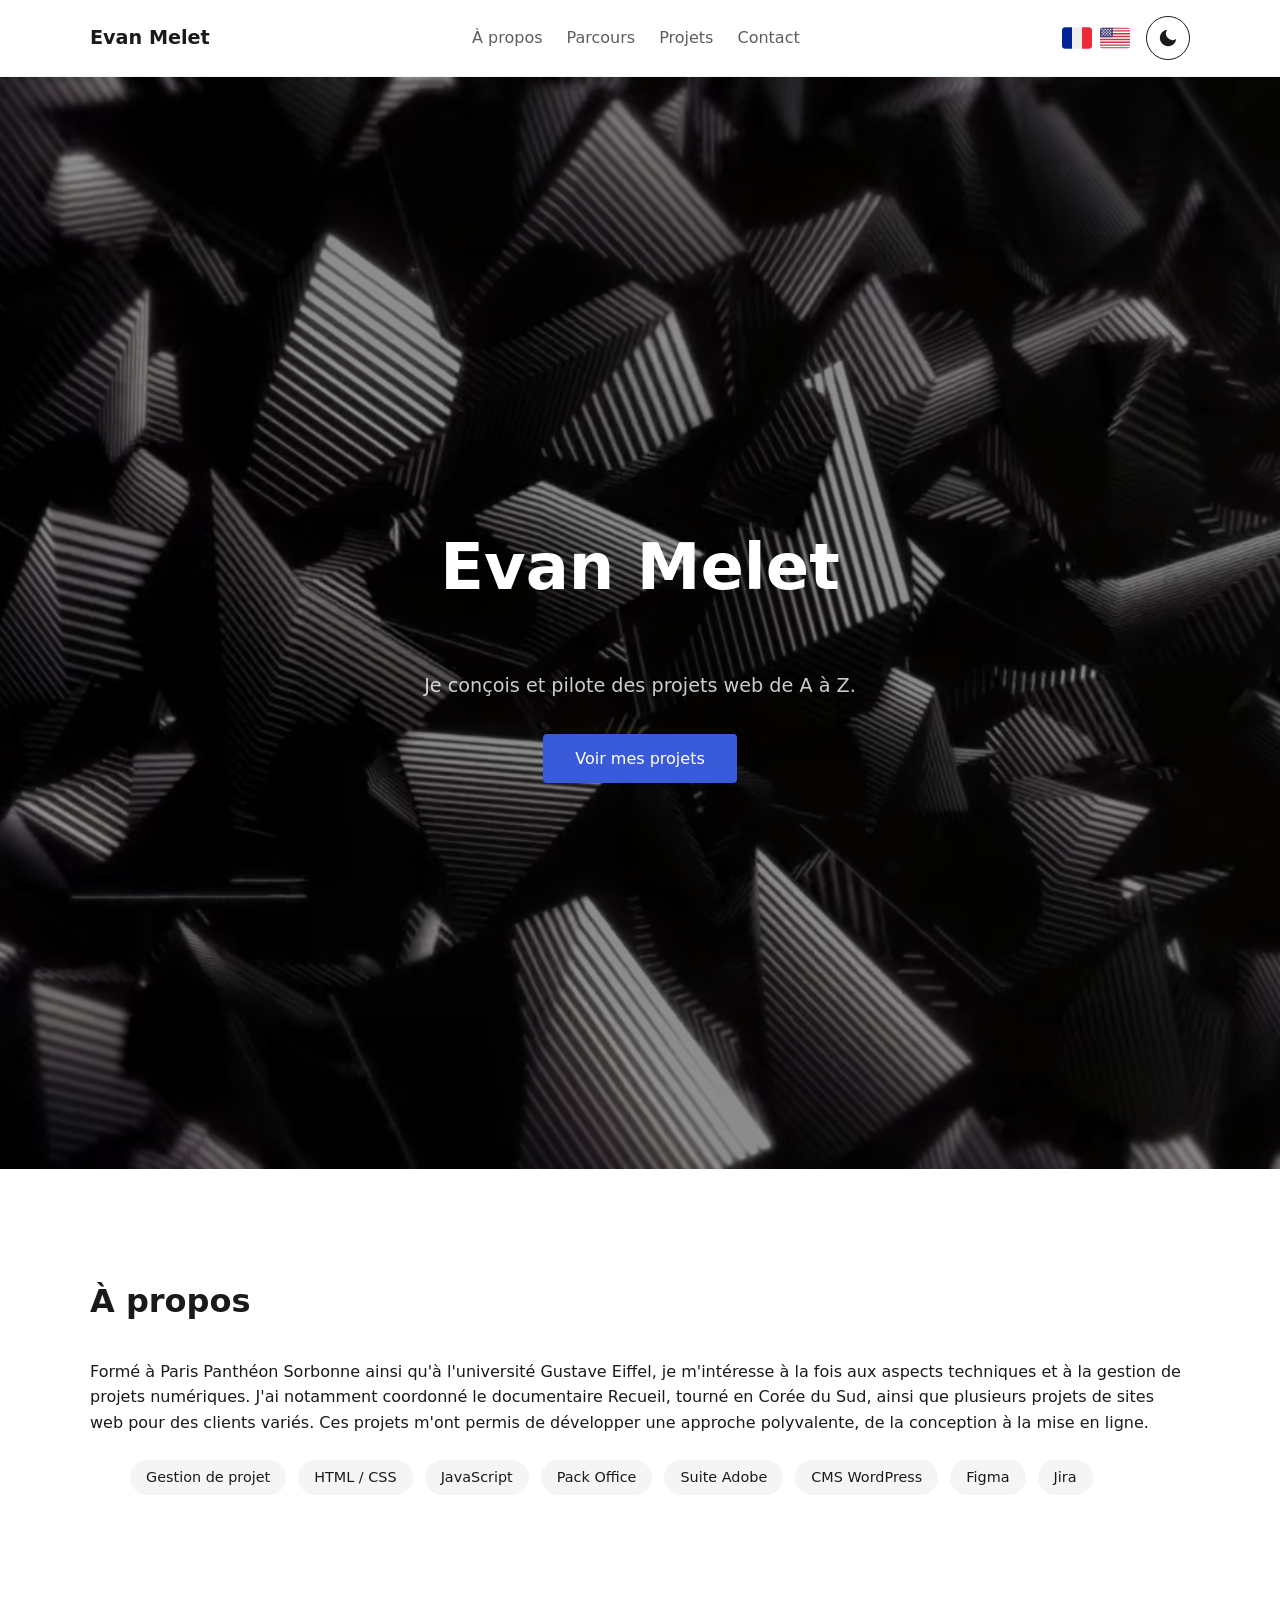
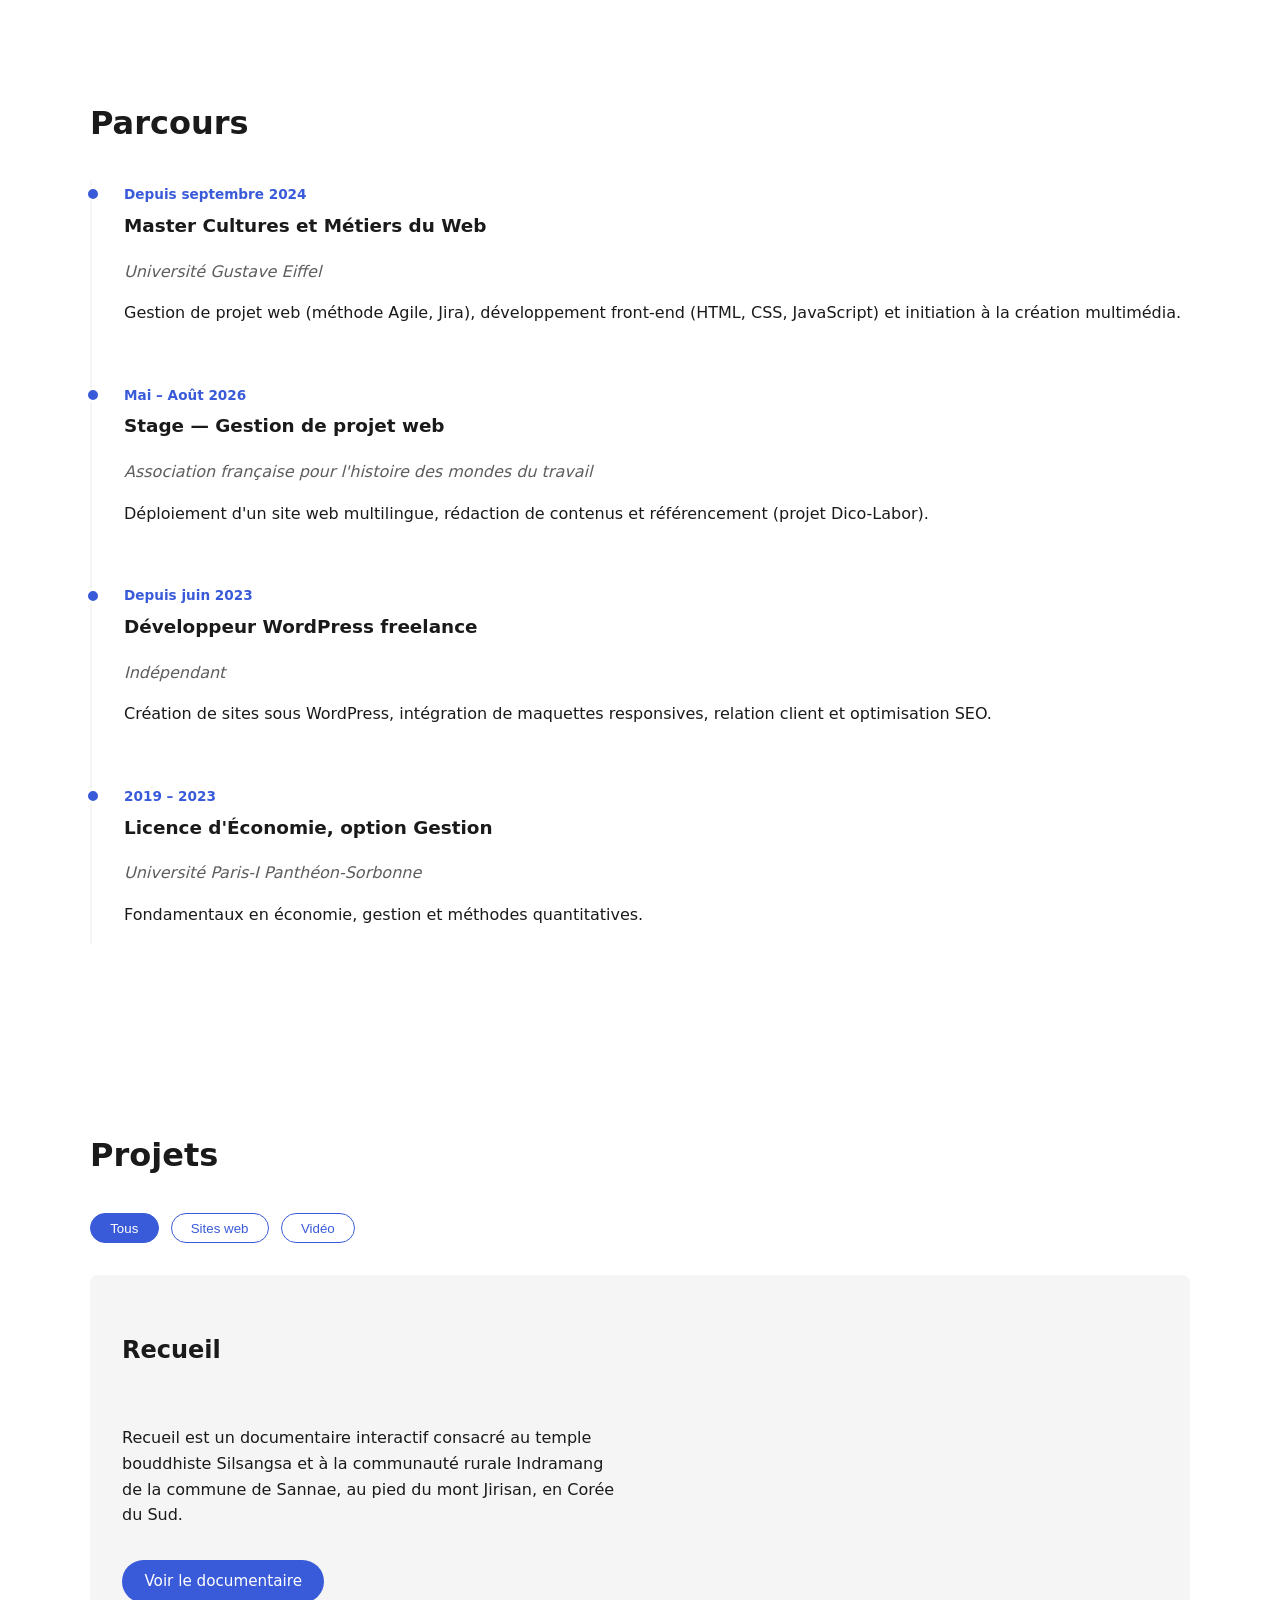
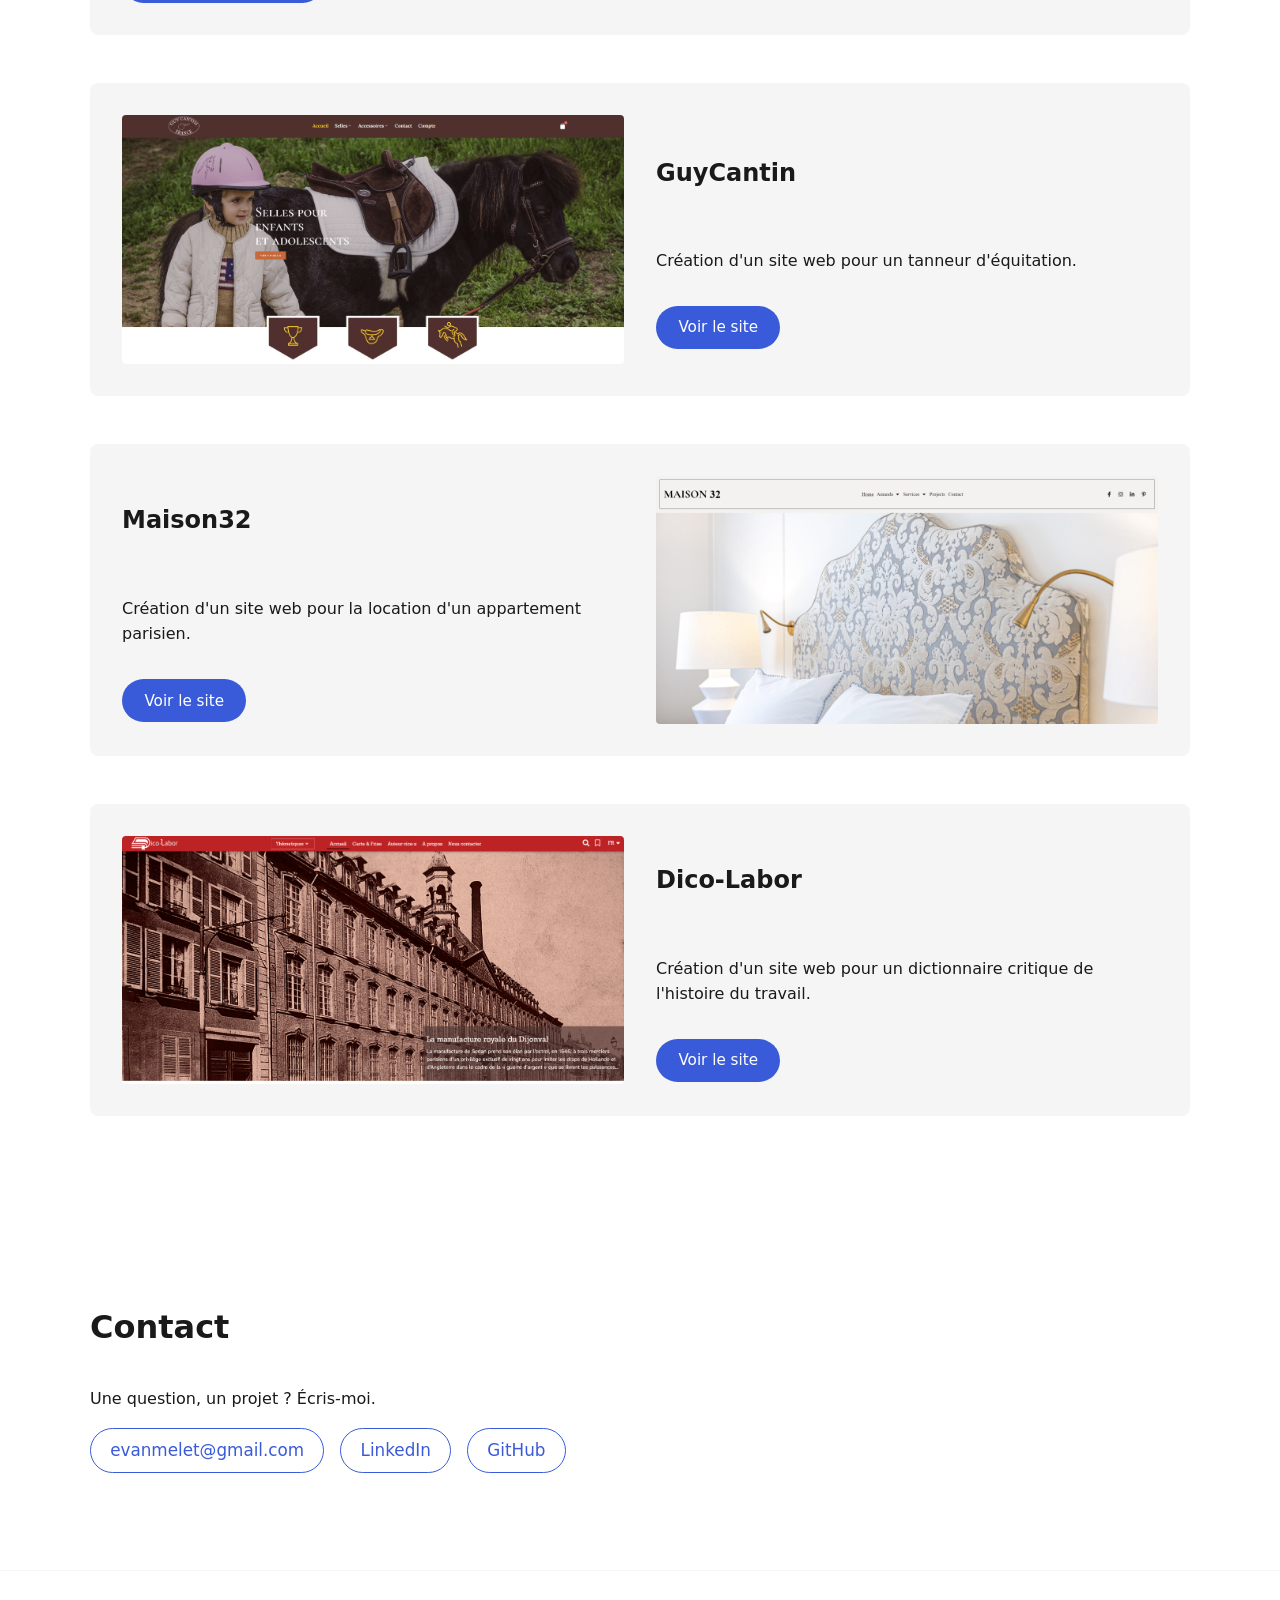
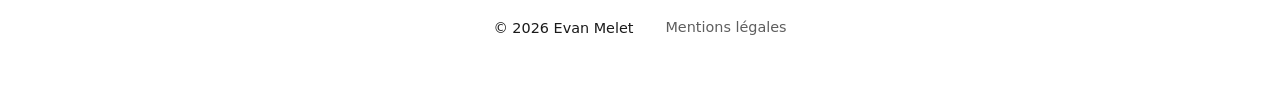
==== commit 02af54aa: "Ajout d'une vidéo de fond dans la section héro, mise à jour de la navigation et ajout de traductions" ====
--- a/index.html
+++ b/index.html
@@ -3,7 +3,7 @@
 <head>
   <meta charset="UTF-8">
   <!-- règle le soucis de l'affichage du bouton de thème sombre et clair avec darkreader -->
-  <meta name="darkreader-lock">
+  <meta name="darkreader-lock" content="">
   <meta name="viewport" content="width=device-width, initial-scale=1.0">
   <meta name="description" content="Portfolio de Evan Melet, chargé de projet web.">
   <title>Evan Melet — Chargé de projet web</title>
@@ -21,27 +21,30 @@
         <button class="burger" aria-label="Ouvrir le menu" aria-expanded="false" aria-controls="menu">
             <span></span><span></span><span></span>
         </button>
-        <!-- 2. Centre : liens de navigation -->
-        <ul id="menu" class="menu">
-            <li><a href="#a-propos" data-i18n="nav-apropos">À propos</a></li>
-            <li><a href="#projets" data-i18n="nav-projets">Projets</a></li>
-            <li><a href="#contact" data-i18n="nav-contact">Contact</a></li>
-        </ul>
-        <!-- 3. Droite : actions (thème + langues) -->
-        <div class="actions">
-            <span class="langue-toggle">
-                <img src="img/LangFrench.svg" class="language" alt="Français" data-language="1">
-                <img src="img/LangEnglish.svg" class="language" alt="English" data-language="0">
-            </span>
-            <button class="theme-toggle" aria-label="Changer de thème">
-            <svg class="moon" viewBox="0 0 24 24" fill="currentColor">
-                <path d="M21 12.79A9 9 0 1 1 11.21 3 7 7 0 0 0 21 12.79z"/>
-            </svg>
-            <svg class="sun" viewBox="0 0 24 24" fill="none" stroke="currentColor" stroke-width="2" stroke-linecap="round">
-                <circle cx="12" cy="12" r="4"/>
-                <path d="M12 2v2M12 20v2M4.93 4.93l1.41 1.41M17.66 17.66l1.41 1.41M2 12h2M20 12h2M6.34 17.66l-1.41 1.41M19.07 4.93l-1.41 1.41"/>
-            </svg>
-            </button>
+        <div id="menu" class="nav-collapse">
+            <!-- 2. Centre : liens de navigation -->
+            <ul class="menu-liens">
+                <li><a href="#a-propos" data-i18n="nav-apropos">À propos</a></li>
+                <li><a href="#parcours" data-i18n="nav-parcours">Parcours</a></li>
+                <li><a href="#projets" data-i18n="nav-projets">Projets</a></li>
+                <li><a href="#contact" data-i18n="nav-contact">Contact</a></li>
+            </ul>
+            <!-- 3. Droite : actions (thème + langues) -->
+            <div class="actions">
+                <span class="langue-toggle">
+                    <img src="img/LangFrench.svg" class="language" alt="Français" data-language="1">
+                    <img src="img/LangEnglish.svg" class="language" alt="English" data-language="0">
+                </span>
+                <button class="theme-toggle" aria-label="Changer de thème">
+                <svg class="moon" viewBox="0 0 24 24" fill="currentColor">
+                    <path d="M21 12.79A9 9 0 1 1 11.21 3 7 7 0 0 0 21 12.79z"/>
+                </svg>
+                <svg class="sun" viewBox="0 0 24 24" fill="none" stroke="currentColor" stroke-width="2" stroke-linecap="round">
+                    <circle cx="12" cy="12" r="4"/>
+                    <path d="M12 2v2M12 20v2M4.93 4.93l1.41 1.41M17.66 17.66l1.41 1.41M2 12h2M20 12h2M6.34 17.66l-1.41 1.41M19.07 4.93l-1.41 1.41"/>
+                </svg>
+                </button>
+            </div>
         </div>
     </nav>
 
@@ -50,17 +53,23 @@
   <main id="contenu">
     <!-- HERO -->
     <section id="accueil" class="hero">
-      <h1 id="titre_page" data-i18n="titre_page">Evan Melet</h1>
-      <p id="presentation" class="accroche" data-i18n="presentation">Je conçois et pilote des projets web de A à Z.</p>
-      <a href="#projets" class="bouton" data-i18n="btn-projets">Voir mes projets</a>
-    </section>
-
+        <!-- Vidéo de fond : muette, en boucle, sans contrôle -->
+        <video class="hero-video" autoplay muted loop playsinline poster="img/hero-poster.webp">
+            <source src="video/fond-hero.webm" type="video/webm">
+        </video>
+
+        <div class="hero-contenu">
+            <h1 id="titre_page" data-i18n="titre_page">Evan Melet</h1>
+            <p id="presentation" class="accroche" data-i18n="presentation">Je conçois et pilote des projets web de A à Z.</p>
+            <a href="#projets" class="bouton" data-i18n="btn-projets">Voir mes projets</a>
+        </div>
+    </section>
     <!-- À PROPOS -->
     <section id="a-propos">
       <h2 data-i18n="titre-apropos">À propos</h2>
       <p id="texte_presentation" data-i18n="texte_presentation">Formé à Paris Panthéon Sorbonne ainsi qu'à l'université Gustave Eiffel, je m'intéresse à la fois aux aspects techniques et à la gestion de projets numériques. J'ai notamment coordonné le documentaire Recueil, tourné en Corée du Sud, ainsi que plusieurs projets de sites web pour des clients variés. Ces projets m'ont permis de développer une approche polyvalente, de la conception à la mise en ligne.</p>
       <ul class="competences">
-        <li>Gestion de projet</li>
+        <li data-i18n="comp-gestion">Gestion de projet</li>
         <li>HTML / CSS</li>
         <li>JavaScript</li>
         <li>Pack Office</li>
@@ -70,6 +79,42 @@
         <li>Jira</li>
       </ul>
     </section>
+
+    <!-- PARCOURS -->
+    <section id="parcours">
+    <h2 data-i18n="titre-parcours">Parcours</h2>
+    <div class="timeline">
+
+        <article class="etape">
+        <span class="etape-date" data-i18n="date-master">Depuis septembre 2024</span>
+        <h3>Master Cultures et Métiers du Web</h3>
+        <p class="etape-lieu">Université Gustave Eiffel</p>
+        <p data-i18n="desc-master">Gestion de projet web (méthode Agile, Jira), développement front-end (HTML, CSS, JavaScript) et initiation à la création multimédia.</p>
+        </article>
+
+        <article class="etape">
+        <span class="etape-date" data-i18n="date-stage">Mai – Août 2026</span>
+        <h3>Stage — Gestion de projet web</h3>
+        <p class="etape-lieu">Association française pour l'histoire des mondes du travail</p>
+        <p data-i18n="desc-stage">Déploiement d'un site web multilingue, rédaction de contenus et référencement (projet Dico-Labor).</p>
+        </article>
+
+        <article class="etape">
+        <span class="etape-date" data-i18n="date-freelance">Depuis juin 2023</span>
+        <h3>Développeur WordPress freelance</h3>
+        <p class="etape-lieu">Indépendant</p>
+        <p data-i18n="desc-freelance">Création de sites sous WordPress, intégration de maquettes responsives, relation client et optimisation SEO.</p>
+        </article>
+
+        <article class="etape">
+        <span class="etape-date" data-i18n="date-licence">2019 – 2023</span>
+        <h3>Licence d'Économie, option Gestion</h3>
+        <p class="etape-lieu">Université Paris-I Panthéon-Sorbonne</p>
+        <p data-i18n="desc-licence">Fondamentaux en économie, gestion et méthodes quantitatives.</p>
+        </article>
+    </div>
+    </section>
+
 
     <!-- PROJETS -->
     <section id="projets">
--- a/css/style.css
+++ b/css/style.css
@@ -38,6 +38,7 @@
 }
 
 body {
+  margin: 0;   
   transition: background-color 0.3s ease, color 0.3s ease;
   font-family: var(--police);
   background-color: var(--couleur-fond);
@@ -60,6 +61,7 @@
 }
 
 .nav {
+  position: relative;       /* ancre le menu déroulant mobile */
   display: flex;
   flex-direction: row;
   align-items: center;
@@ -70,8 +72,8 @@
 }
 
 .actions {
-  justify-self: end;          /* collé à droite dans la grille de la nav */
-  display: flex;              /* aligne thème + drapeaux horizontalement */
+  justify-self: end;          
+  display: flex;              
   align-items: center;
   gap: 1rem;
 }
@@ -83,14 +85,21 @@
   color: var(--couleur-texte);
 }
 
-.menu {
+/* Conteneur repliable : transparent sur desktop, devient le menu déroulant sur mobile */
+.nav-collapse {
+  display: contents;
+}
+
+.menu-liens {
   display: flex;
   align-items: center;
   gap: 1.5rem;
   list-style: none;
-}
-
-.menu a {
+  margin: 0;
+  padding: 0;
+}
+
+.menu-liens a {
   color: var(--couleur-texte);
   text-decoration: none;
   opacity: 0.7;
@@ -98,7 +107,7 @@
   transition: opacity 0.2s ease, border-color 0.2s ease;
 }
 
-.menu a:hover {
+.menu-liens a:hover {
   opacity: 1;
   border-bottom-color: var(--couleur-accent);
 }
@@ -159,8 +168,47 @@
   cursor: pointer;
 }
 .hero {
+  position: relative;
+  overflow: hidden;
+  max-width: none;       
+  min-height: 100vh;      
+  display: flex;
+  flex-direction: column;
+  justify-content: center;  
+  align-items: center;      
   text-align: center;
-  padding: 5rem var(--espacement);
+  padding: 6rem var(--espacement);
+}
+
+/* La vidéo couvre tout le hero, derrière le contenu */
+.hero-video {
+  position: absolute;
+  inset: 0;
+  width: 100%;
+  height: 100%;
+  object-fit: cover;
+  z-index: -2;
+}
+
+/* Voile sombre pour garder le texte lisible */
+.hero::after {
+  content: "";
+  position: absolute;
+  inset: 0;
+  background: rgba(0, 0, 0, 0.45);
+  z-index: -1;
+}
+
+/* Le contenu passe au-dessus, en blanc */
+.hero-contenu {
+  position: relative;
+  color: #fff;
+}
+
+@media (prefers-reduced-motion: reduce) {
+  .hero-video {
+    display: none;
+  }
 }
 
 .hero h1 {
@@ -193,6 +241,7 @@
   max-width: 1100px;
   margin: 0 auto;
   padding: 5rem var(--espacement);
+  scroll-margin-top: 80px;   /* évite que le titre passe sous la nav sticky */
 }
 
 section h2 {
@@ -214,6 +263,49 @@
   padding: 0.4rem 1rem;
   border-radius: 999px;
   font-size: 0.9rem;
+}
+
+/* Parcours (timeline) */
+.timeline {
+  border-left: 2px solid var(--couleur-fond-carte);
+  display: flex;
+  flex-direction: column;
+  gap: 2.5rem;
+  padding-left: 2rem;
+}
+
+.etape {
+  position: relative;
+}
+
+/* Le point sur la ligne */
+.etape::before {
+  content: "";
+  position: absolute;
+  left: calc(-2rem - 6px);
+  top: 0.4rem;
+  width: 10px;
+  height: 10px;
+  border-radius: 50%;
+  background: var(--couleur-accent);
+  border: 2px solid var(--couleur-fond);
+}
+
+.etape-date {
+  font-size: 0.85rem;
+  font-weight: 700;
+  color: var(--couleur-accent);
+}
+
+.etape h3 {
+  font-size: 1.15rem;
+  margin-top: 0.25rem;
+}
+
+.etape-lieu {
+  opacity: 0.7;
+  font-style: italic;
+  margin-bottom: 0.5rem;
 }
 
 /* Filtres projets */
@@ -281,25 +373,6 @@
   transform: translateY(-2px);
 }
 
-.projet-texte2 {
-  display: flex;
-  flex-direction: column;
-  gap: 1rem;
-}
-
-/* Le lien reste compact, ne s'étire pas sur toute la largeur */
-.projet-texte2 a {
-  align-self: flex-end;
-  display: inline-block;
-  padding: 0.6rem 1.4rem;
-  background-color: var(--couleur-accent);
-  color: #fff;
-  text-decoration: none;
-  border-radius: 999px;
-  font-size: 0.95rem;
-  transition: opacity 0.2s ease, transform 0.2s ease;
-}
-
 .projet-texte2 a:hover {
   opacity: 0.85;
   transform: translateY(-2px);
@@ -384,18 +457,36 @@
 }
 
 
-/* Responsive mobile */
+/* Responsive : tablette */
+@media (max-width: 900px) {
+  section {
+    padding: 4rem var(--espacement);
+  }
+
+  .hero {
+    padding: 4rem var(--espacement);
+  }
+}
+
+/* Responsive : mobile */
 @media (max-width: 768px) {
+
+  /* Burger visible, poussé à droite */
+  .nav {
+    justify-content: flex-start;
+  }
 
   .burger {
     display: flex;
-  }
-
-  .menu {
+    margin-left: auto;
+  }
+
+  /* Le conteneur devient le menu déroulant (liens + actions) */
+  .nav-collapse {
     display: none;
     flex-direction: column;
     align-items: flex-start;
-    gap: 1rem;
+    gap: 1.5rem;
     position: absolute;
     top: 100%;
     left: 0;
@@ -405,12 +496,34 @@
     border-bottom: 1px solid var(--couleur-fond-carte);
   }
 
-  .menu.ouvert {
+  .nav-collapse.ouvert {
     display: flex;
   }
 
+  /* Liens empilés verticalement dans le menu */
+  .menu-liens {
+    flex-direction: column;
+    align-items: flex-start;
+    gap: 1rem;
+  }
+
+  /* Projets en une seule colonne */
   .projet {
     grid-template-columns: 1fr;
+    padding: 1.5rem;
+  }
+
+  /* Moins d'espace vertical sur mobile */
+  section {
+    padding: 3.5rem var(--espacement);
+  }
+
+  .hero {
+    padding: 3.5rem var(--espacement);
+  }
+
+  section h2 {
+    font-size: 1.7rem;
   }
 
   .pied {
@@ -418,4 +531,23 @@
     gap: 0.5rem;
     align-items: center;
   }
+}
+
+/* Responsive : petit mobile */
+@media (max-width: 480px) {
+  .actions {
+    gap: 0.5rem;
+  }
+
+  .accroche {
+    font-size: 1.05rem;
+  }
+
+  .projet h3 {
+    font-size: 1.25rem;
+  }
+
+  .etape h3 {
+    font-size: 1.05rem;
+  }
 }
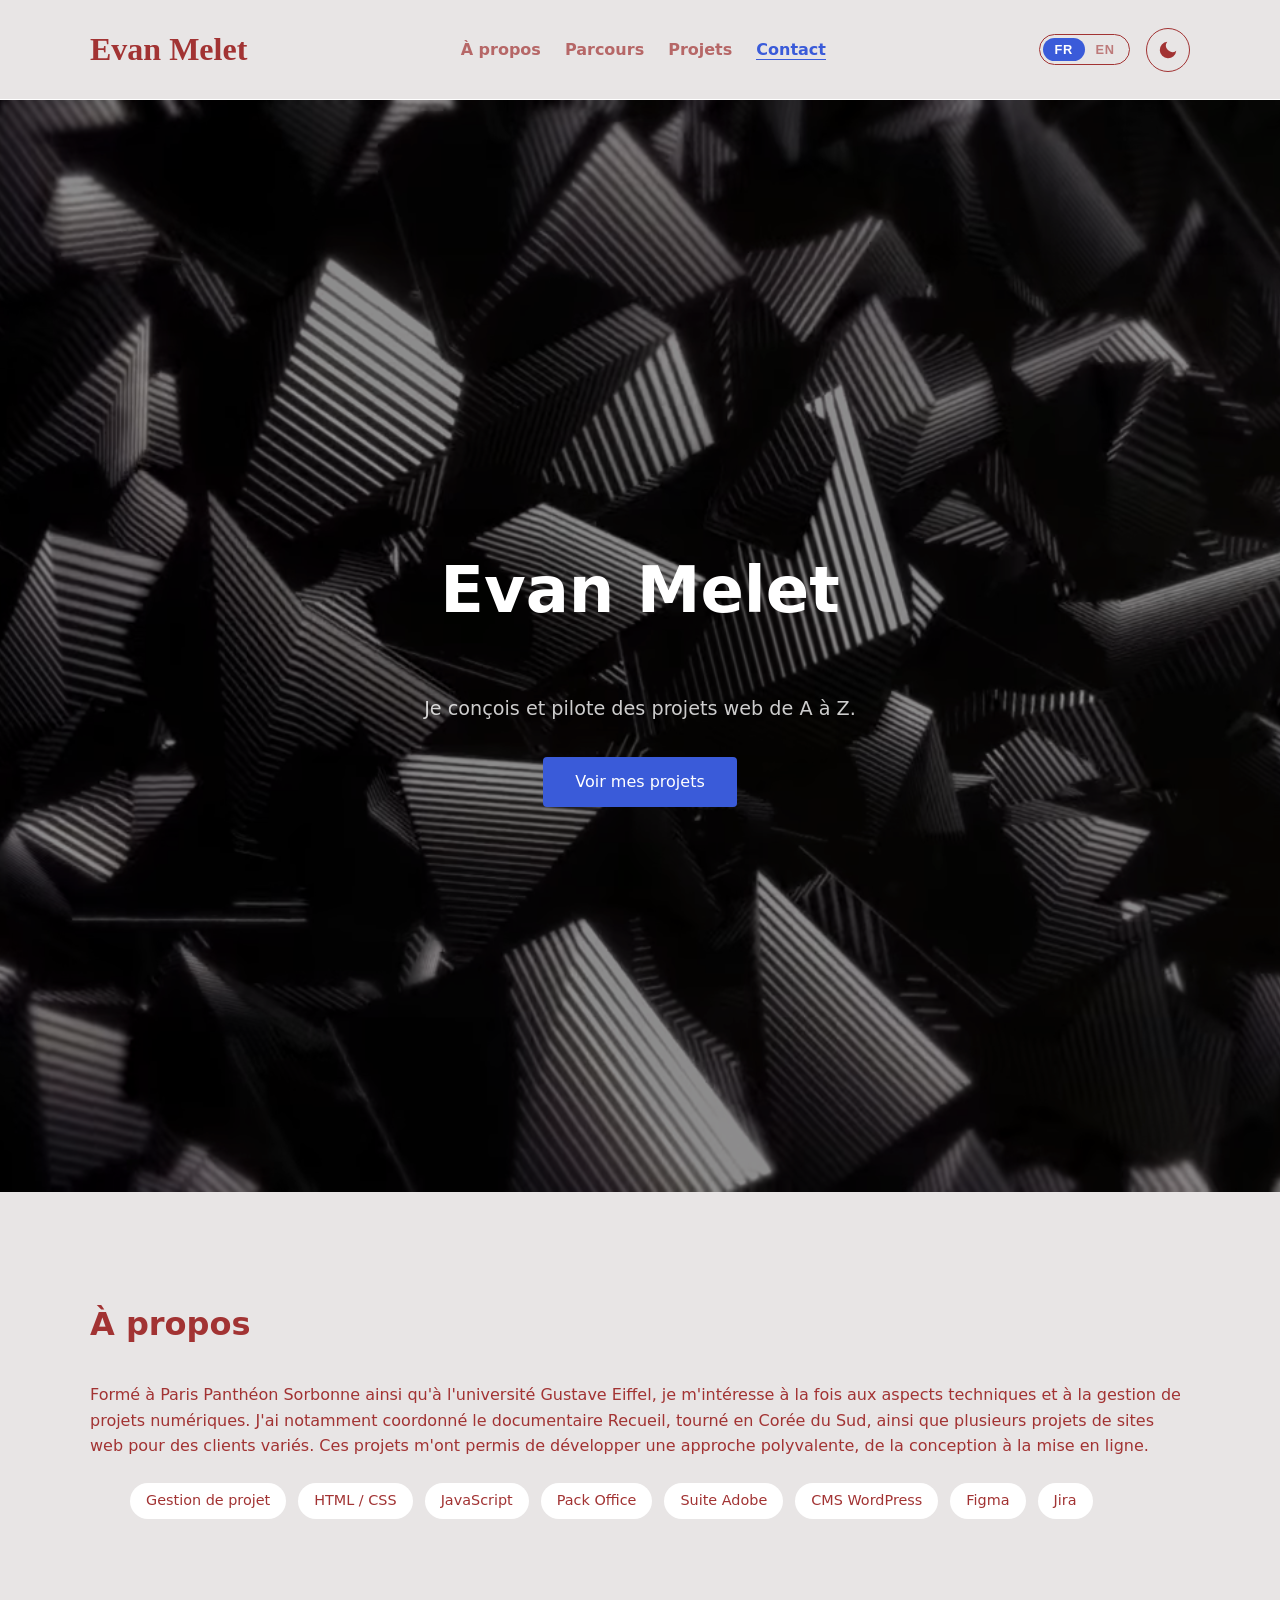
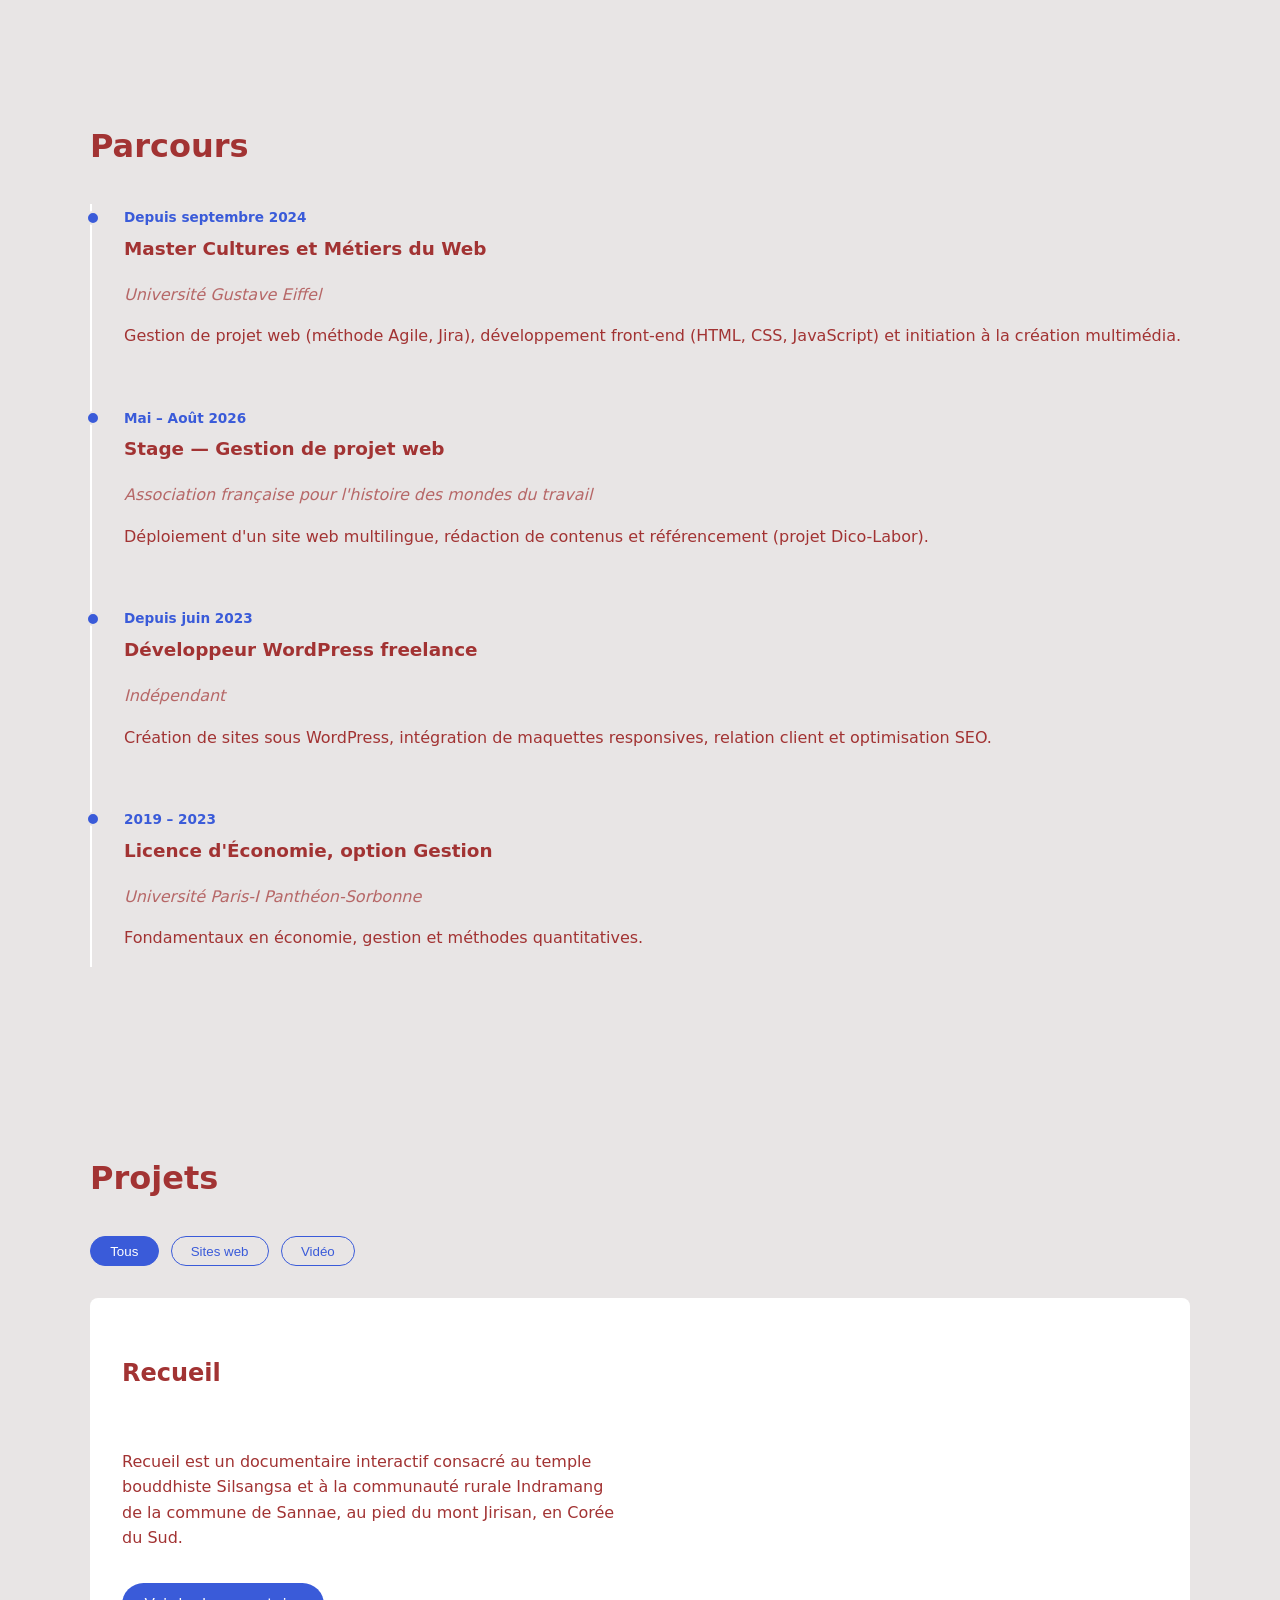
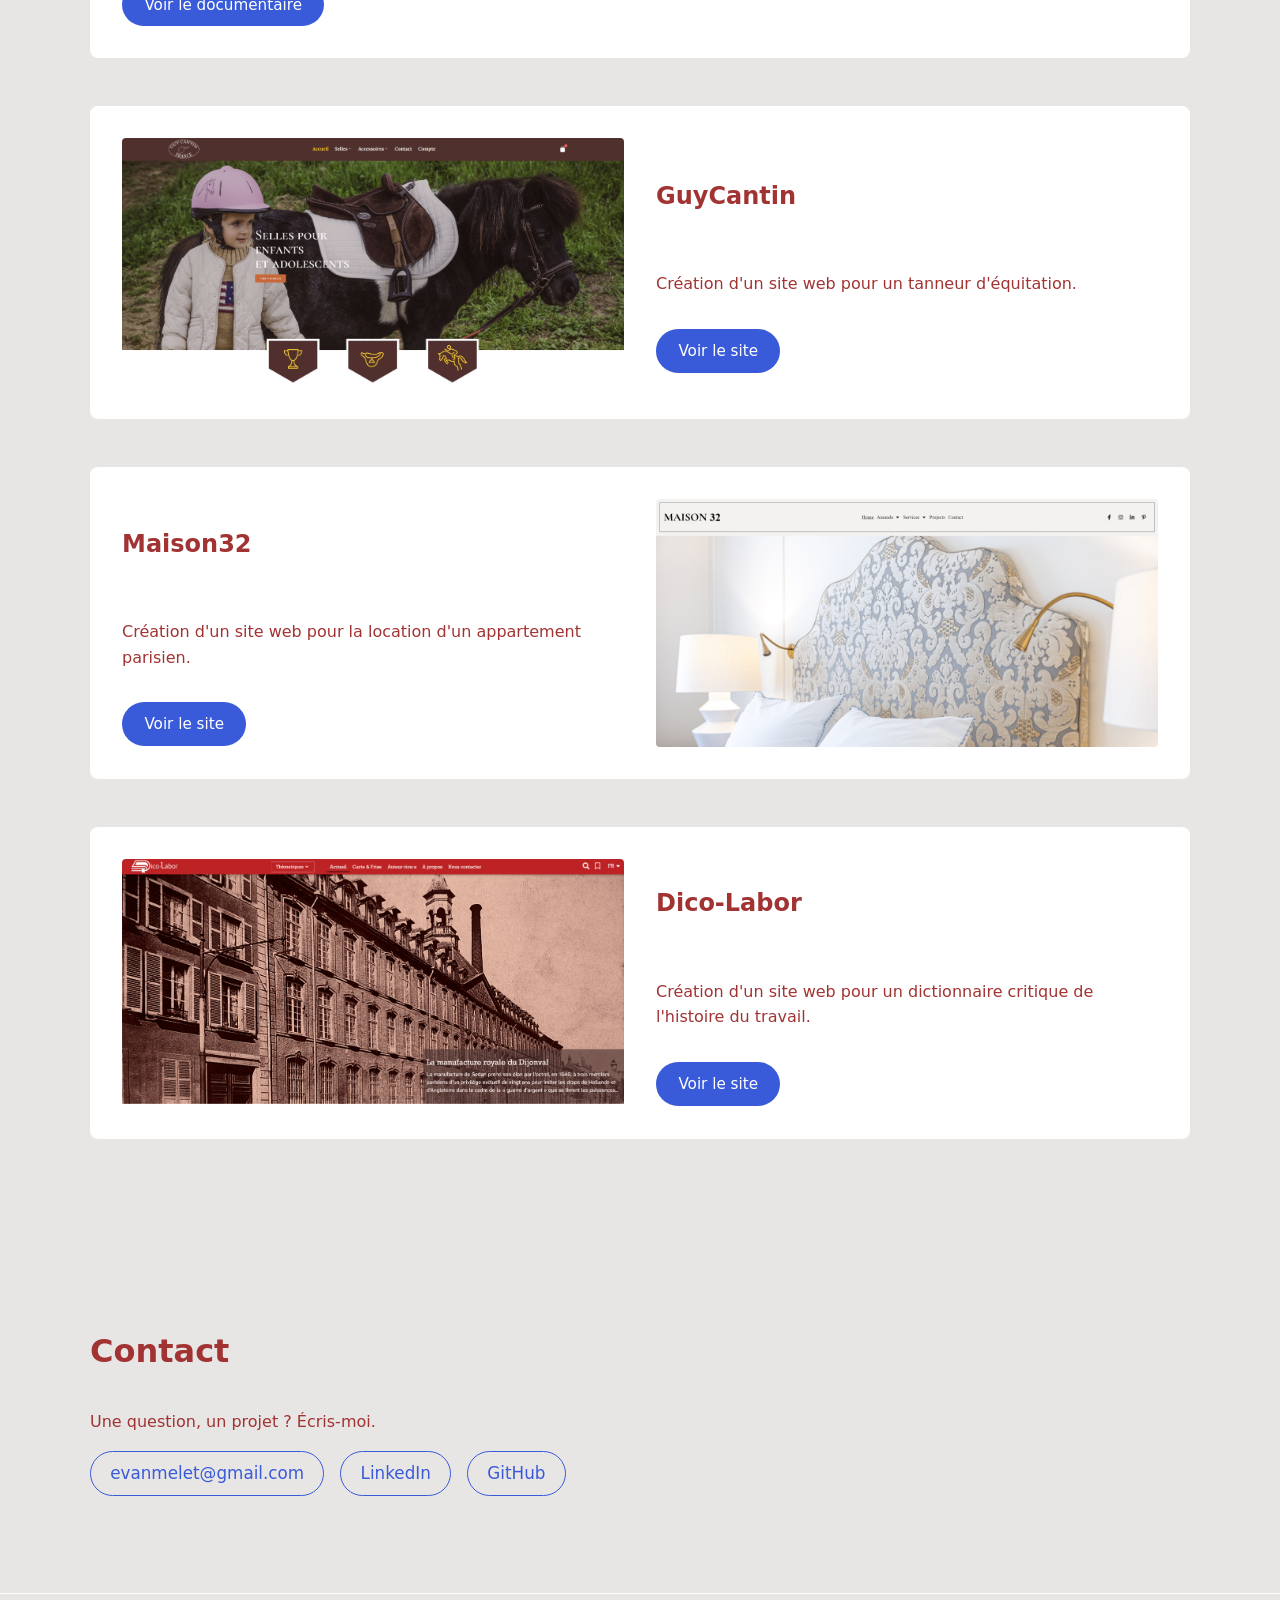
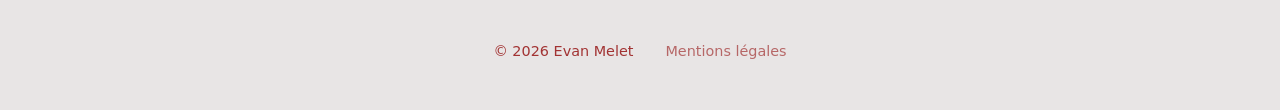
==== commit bafae1d7: "Mise à jour des styles CSS pour le thème clair et sombre, ajout d'un sélecteur de langue glissant, e" ====
--- a/index.html
+++ b/index.html
@@ -31,10 +31,12 @@
             </ul>
             <!-- 3. Droite : actions (thème + langues) -->
             <div class="actions">
-                <span class="langue-toggle">
-                    <img src="img/LangFrench.svg" class="language" alt="Français" data-language="1">
-                    <img src="img/LangEnglish.svg" class="language" alt="English" data-language="0">
-                </span>
+                <!-- Sélecteur de langue glissant -->
+                <div class="lang-switcher" role="group" aria-label="Sélection de la langue">
+                    <span class="lang-knob" aria-hidden="true"></span>
+                    <button class="lang-btn active" data-lang="fr" aria-pressed="true" aria-label="Passer en français">FR</button>
+                    <button class="lang-btn" data-lang="en" aria-pressed="false" aria-label="Switch to English">EN</button>
+                </div>
                 <button class="theme-toggle" aria-label="Changer de thème">
                 <svg class="moon" viewBox="0 0 24 24" fill="currentColor">
                     <path d="M21 12.79A9 9 0 1 1 11.21 3 7 7 0 0 0 21 12.79z"/>
--- a/css/style.css
+++ b/css/style.css
@@ -1,9 +1,9 @@
 /* Variables : thème clair (défaut) */
 :root {
-  --couleur-fond: #ffffff;
-  --couleur-texte: #1a1a1a;
+  --couleur-fond: #e8e5e5;
+  --couleur-texte: #a23333;
   --couleur-accent: #3a5bd9;
-  --couleur-fond-carte: #f5f5f5;
+  --couleur-fond-carte: #ffffff;
   --espacement: 1.5rem;
   --police: system-ui, sans-serif;
 }
@@ -12,7 +12,7 @@
 
 [data-theme="sombre"] {
   --couleur-fond: #1a1a1a;
-  --couleur-texte: #f0f0f0;
+  --couleur-texte: #ffffff;
   --couleur-accent: #7b9ef0;
   --couleur-fond-carte: #2a2a2a;
 }
@@ -68,7 +68,8 @@
   justify-content: space-between;
   max-width: 1100px;
   margin: 0 auto;
-  padding: 1rem var(--espacement);
+  font-weight: 700;
+  padding: 1.5rem var(--espacement);
 }
 
 .actions {
@@ -80,7 +81,8 @@
 
 .logo {
   font-weight: 700;
-  font-size: 1.2rem;
+  font-size: 2rem;
+  font-family: playfair display, serif;
   text-decoration: none;
   color: var(--couleur-texte);
 }
@@ -109,6 +111,13 @@
 
 .menu-liens a:hover {
   opacity: 1;
+  border-bottom-color: var(--couleur-accent);
+}
+
+/* Lien de la section actuellement visible */
+.menu-liens a.active {
+  opacity: 1;
+  color: var(--couleur-accent);
   border-bottom-color: var(--couleur-accent);
 }
 
@@ -155,17 +164,61 @@
   background-color: var(--couleur-texte);
 }
 
-/* Drapeaux */
-.langue-toggle {
+/* Sélecteur de langue (toggle glissant) */
+.lang-switcher {
+  position: relative;
   display: flex;
   align-items: center;
-  gap: 0.5rem;
-}
-
-.language {
-  width: 30px;
-  height: auto;
+  border: 1px solid var(--couleur-texte);
+  border-radius: 999px;
+  padding: 3px;
+}
+
+/* Le curseur coloré qui glisse derrière le texte */
+.lang-knob {
+  position: absolute;
+  top: 3px;
+  bottom: 3px;
+  left: 3px;
+  width: calc(50% - 3px);
+  border-radius: 999px;
+  background: var(--couleur-accent);
+  transition: transform 0.34s cubic-bezier(0.65, 0.05, 0.36, 1);
+  z-index: 0;
+}
+
+/* Quand l'anglais est actif, le curseur glisse vers la droite */
+.lang-switcher:has(.lang-btn[data-lang="en"].active) .lang-knob {
+  transform: translateX(100%);
+}
+
+.lang-btn {
+  position: relative;
+  z-index: 1;
+  border: none;
+  background: none;
   cursor: pointer;
+  padding: 0.25rem 0.7rem;
+  font-size: 0.8rem;
+  font-weight: 700;
+  letter-spacing: 0.06em;
+  color: var(--couleur-texte);
+  opacity: 0.6;
+  transition: color 0.2s ease, opacity 0.2s ease;
+}
+
+/* Langue active : texte contrasté sur le curseur coloré */
+.lang-btn.active {
+  color: #fff;
+  opacity: 1;
+}
+
+[data-theme="sombre"] .lang-btn.active {
+  color: #1c1c1c;
+}
+
+.lang-btn:not(.active):hover {
+  opacity: 1;
 }
 .hero {
   position: relative;
